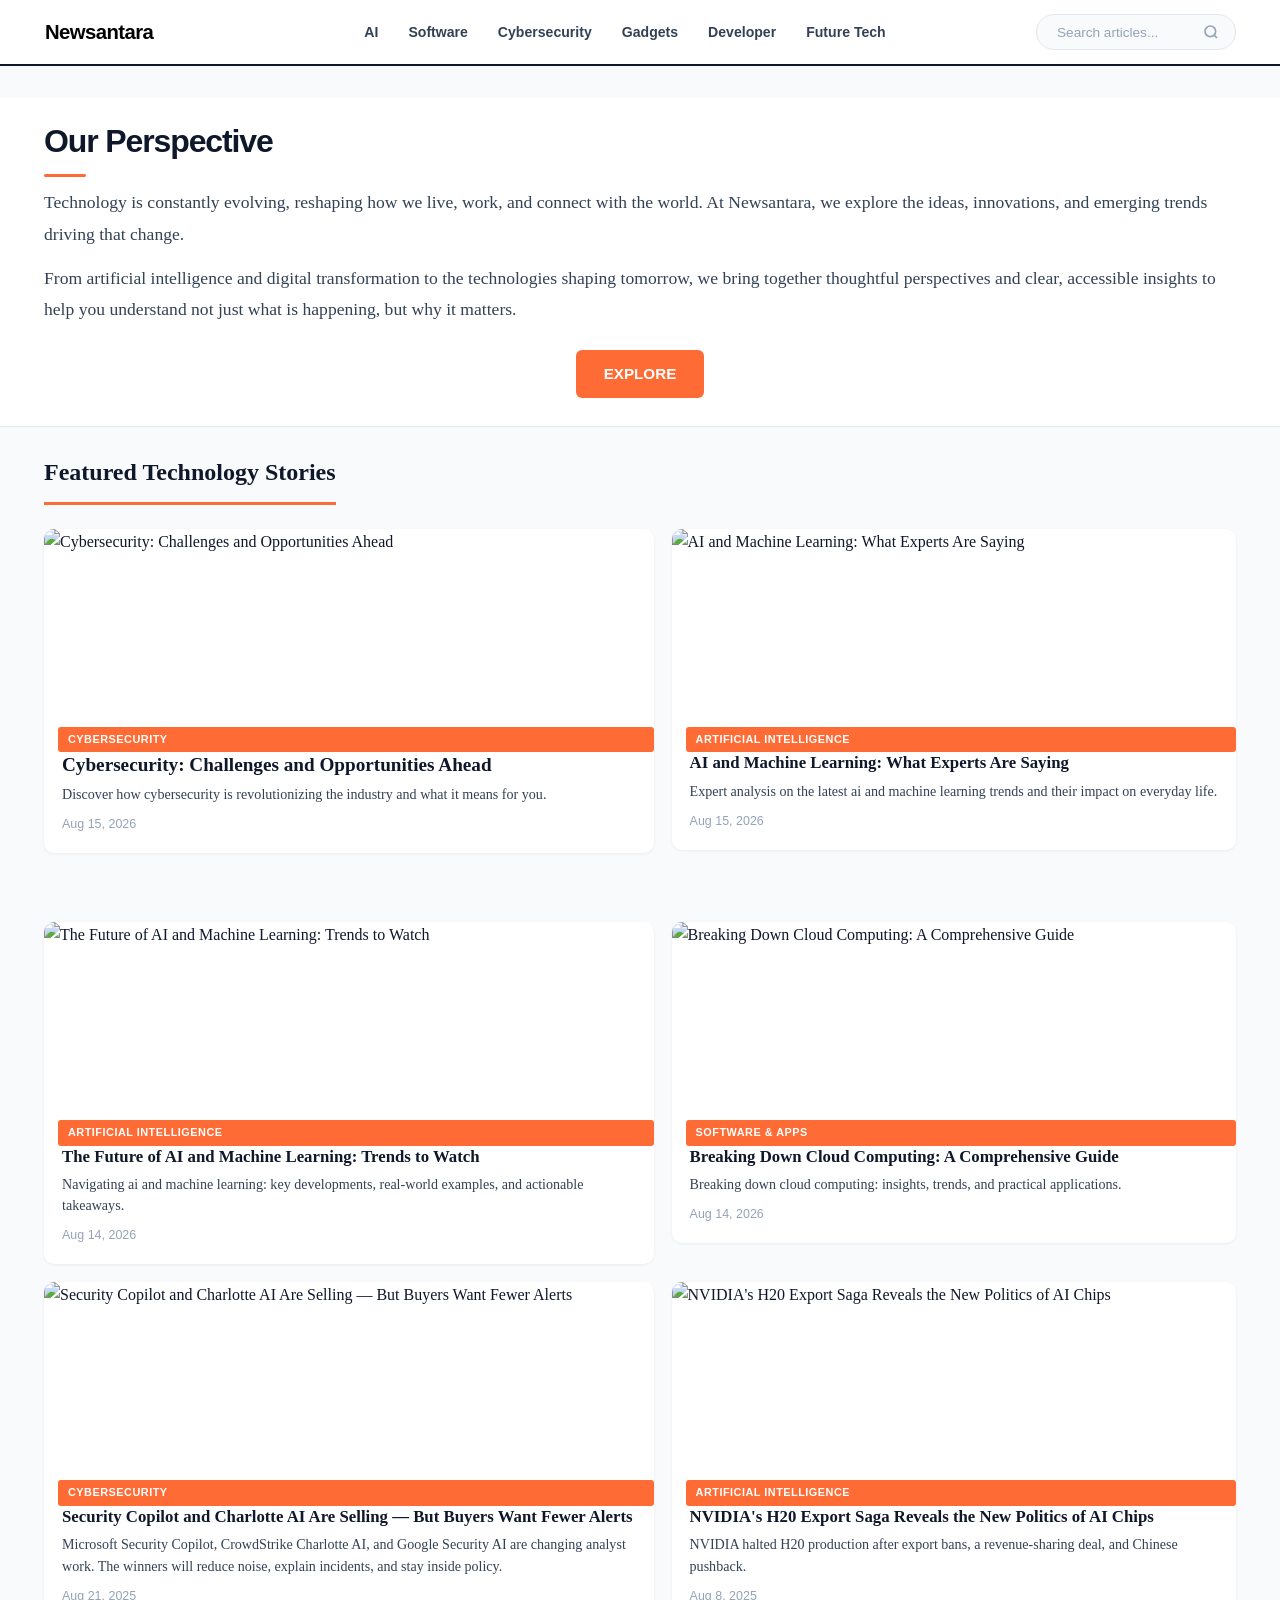
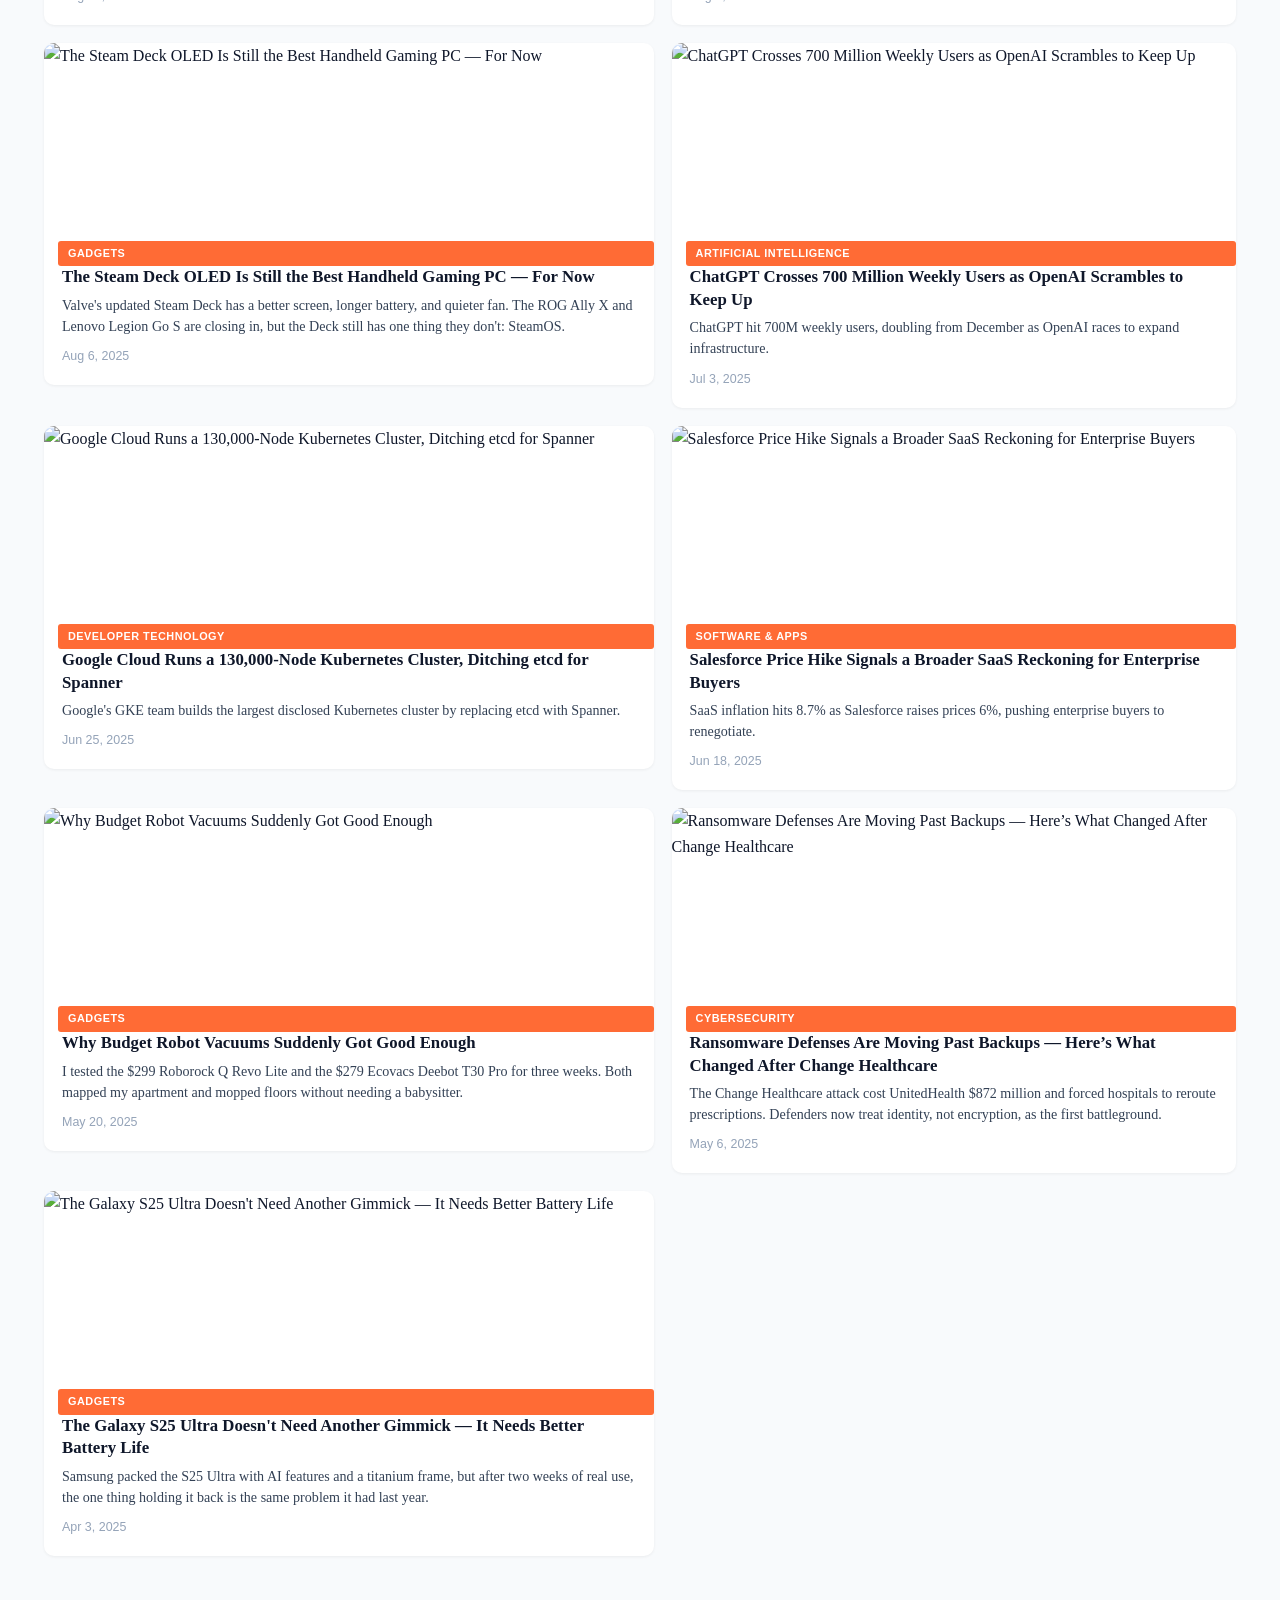
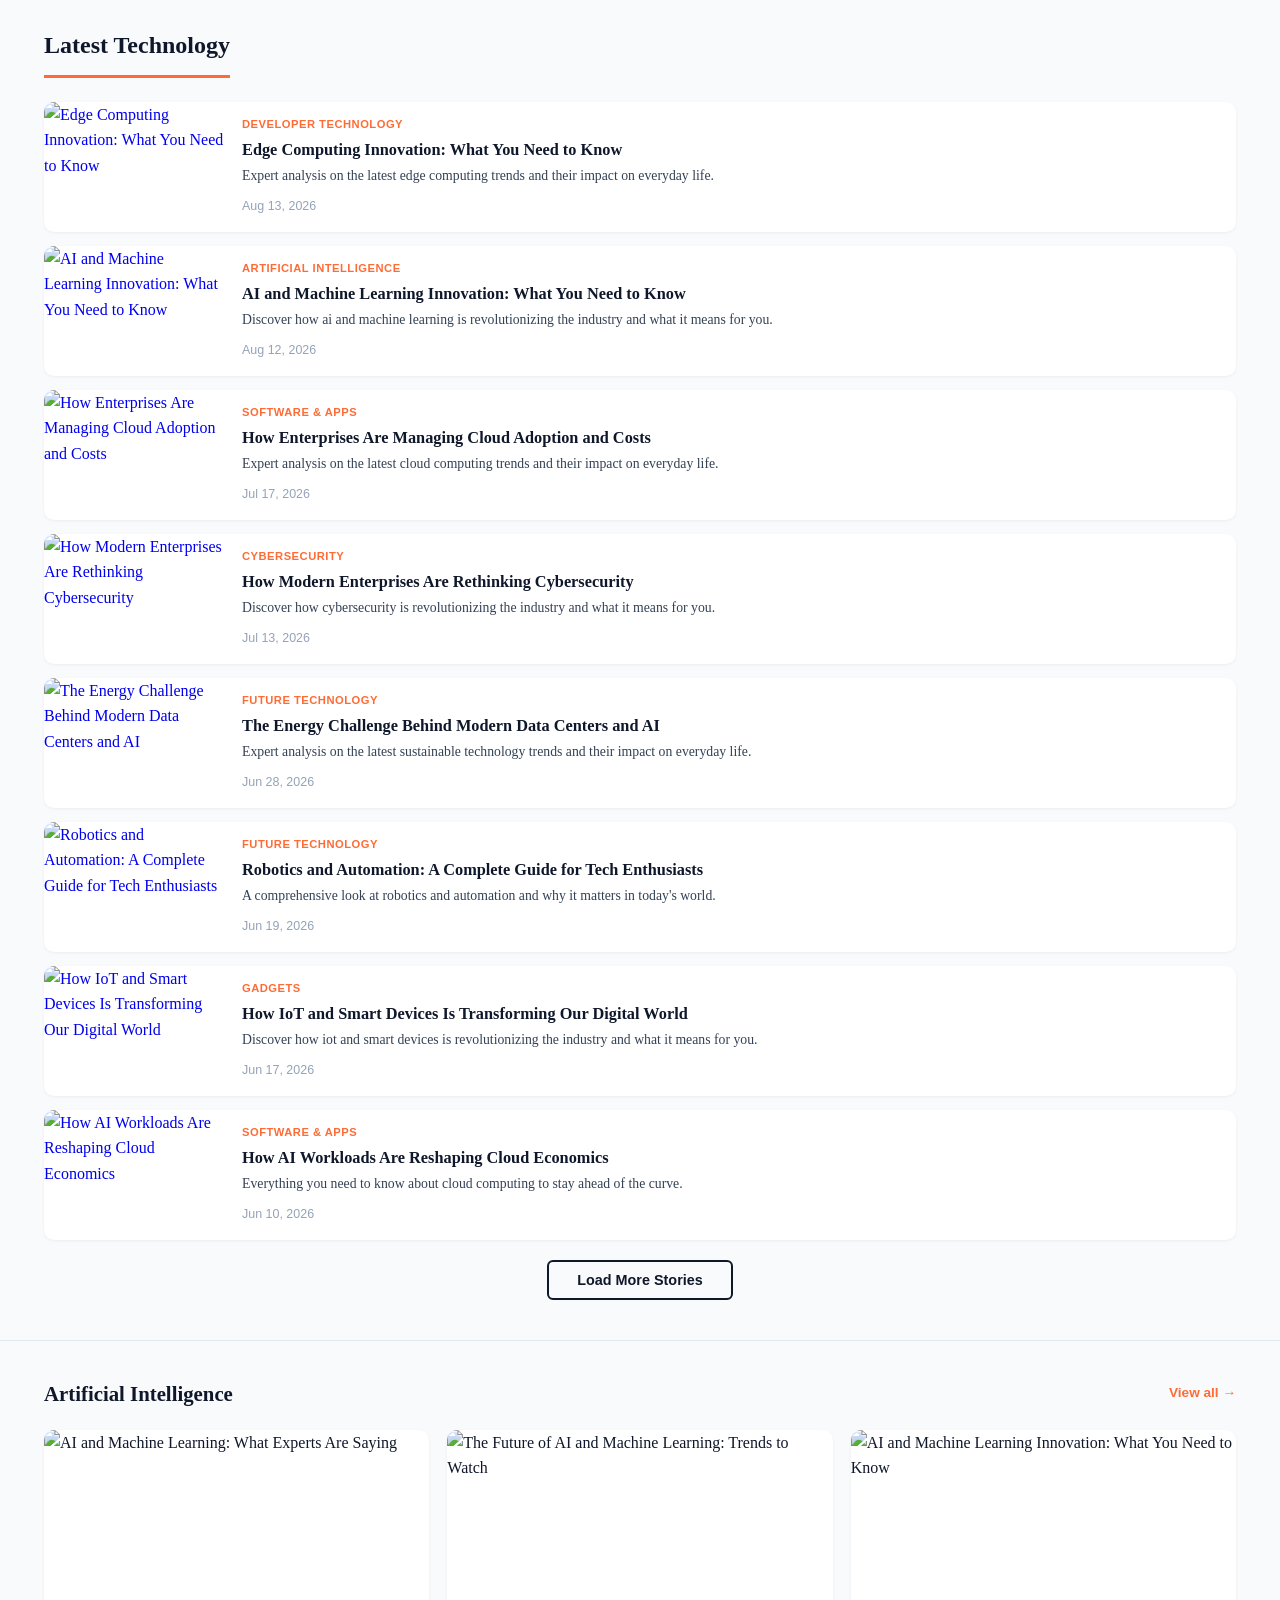
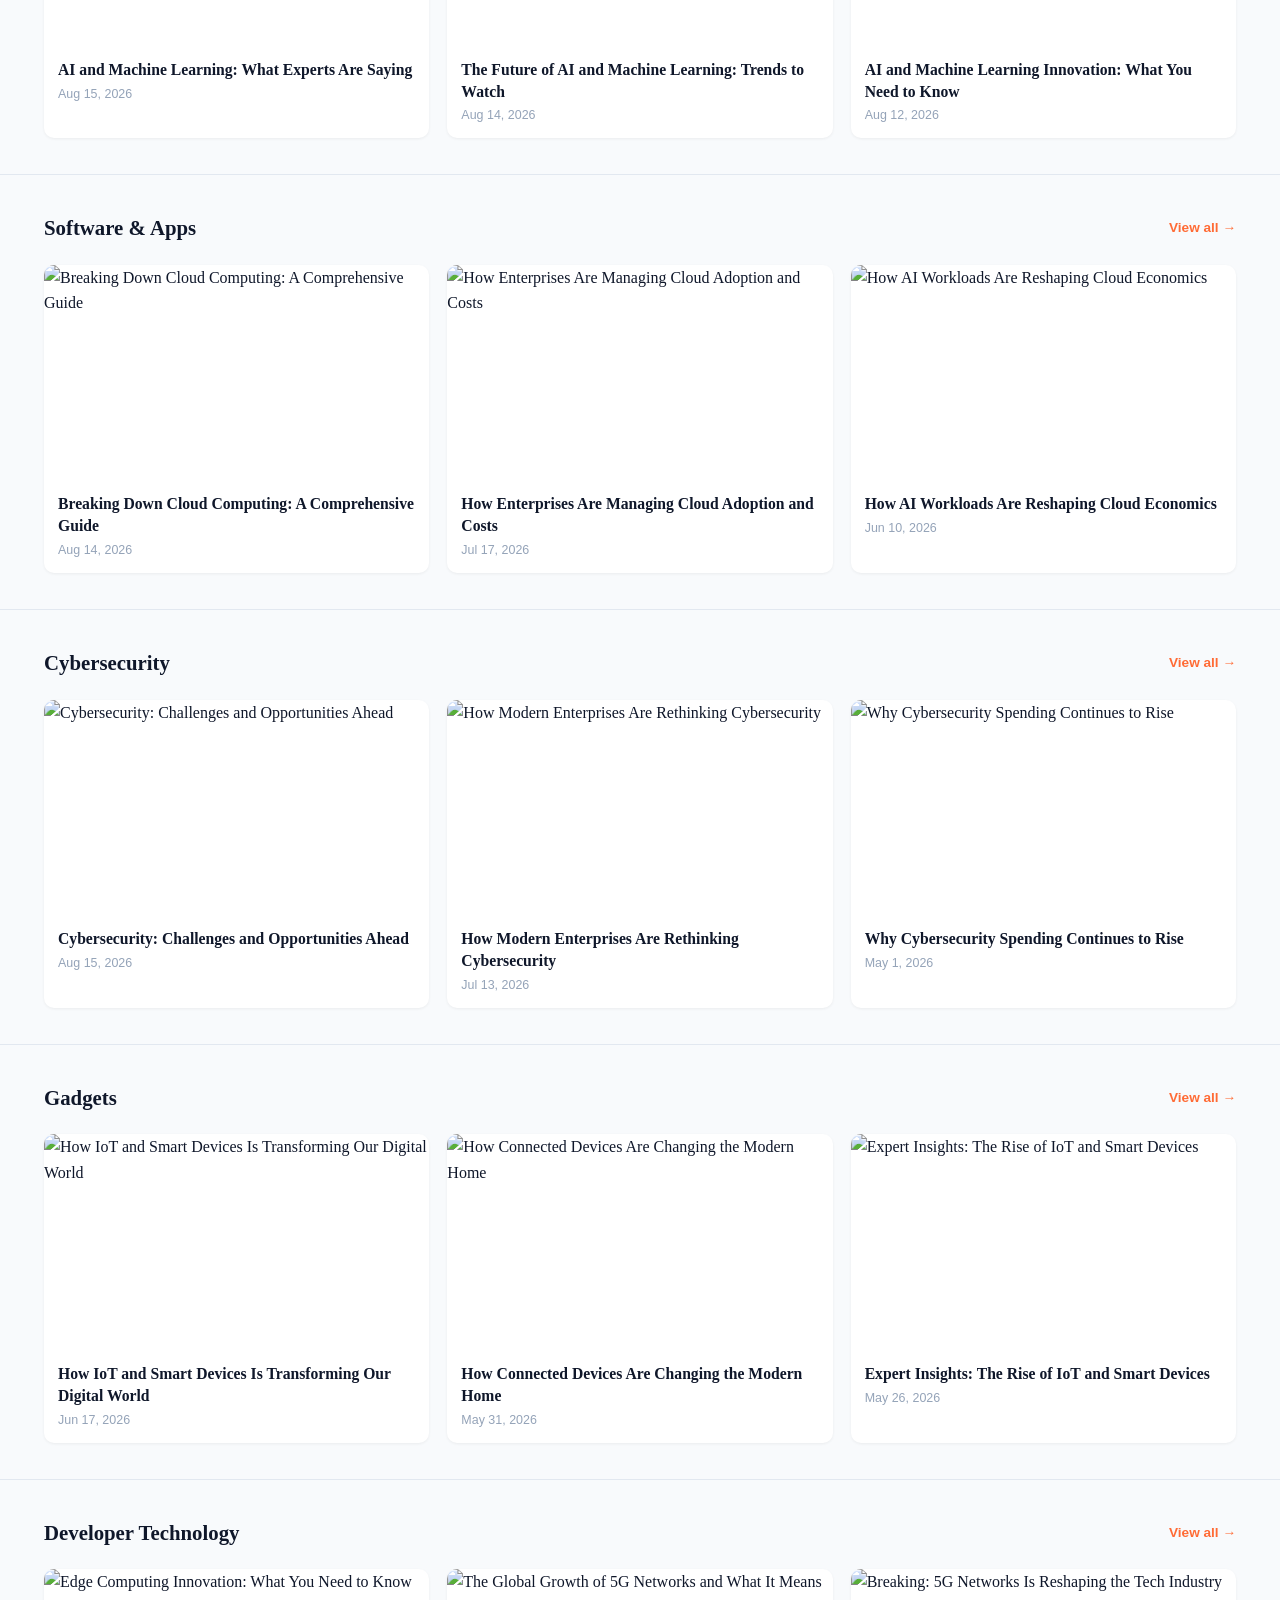
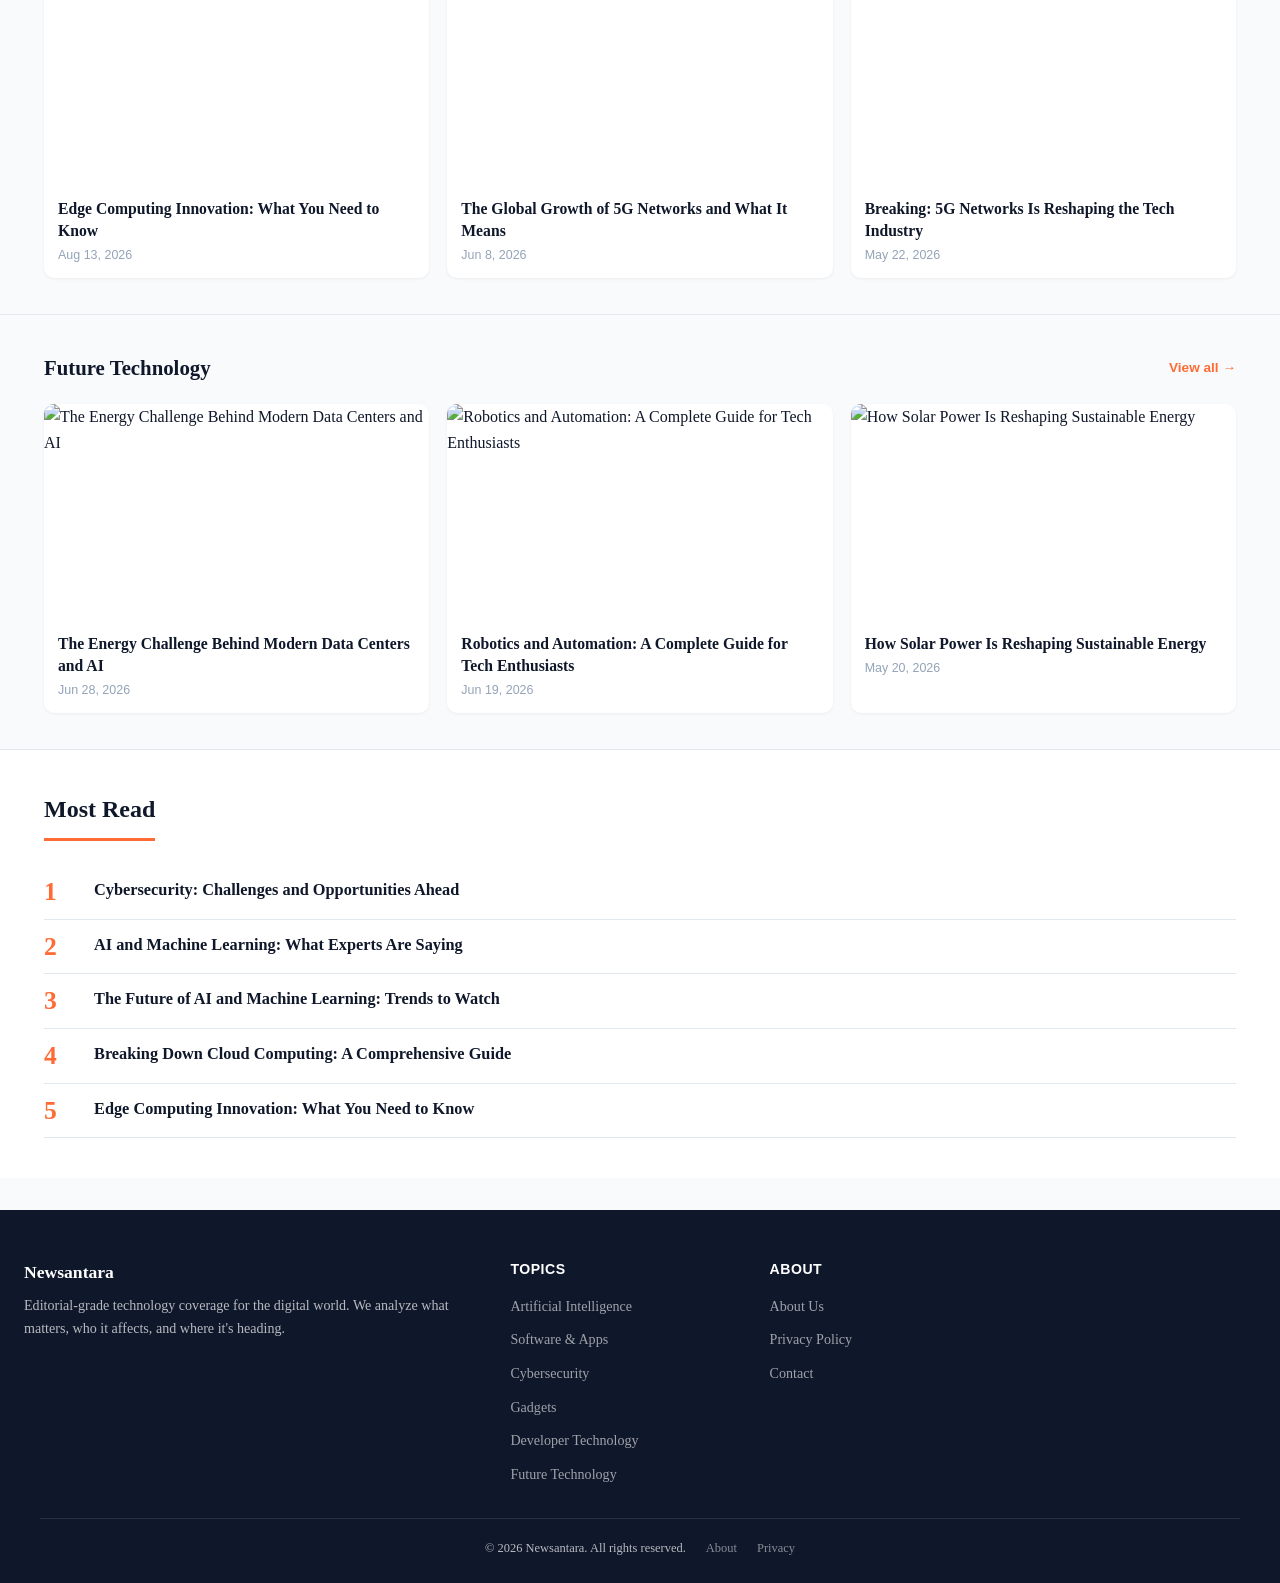
==== index.html @ 7b9c1790 "Restore original homepage data source" ====
<!DOCTYPE html>
<html lang="en">
<head>
    <meta charset="UTF-8">
    <meta name="viewport" content="width=device-width, initial-scale=1.0">
    <title>Technology Insights on AI, Software, Cybersecurity & Gadgets | Newsantara</title>
    <meta name="description" content="Explore the latest in AI, software, cybersecurity, gadgets, developer tools and emerging technology from Newsantara.">
    <link rel="canonical" href="https://newsantara.id/">
    <!-- Open Graph -->
    <meta property="og:type" content="website">
    <meta property="og:title" content="Technology Insights on AI, Software, Cybersecurity & Gadgets | Newsantara">
    <meta property="og:description" content="Explore the latest in AI, software, cybersecurity, gadgets, developer tools and emerging technology from Newsantara.">
    <meta property="og:url" content="https://newsantara.id/">
    <meta property="og:site_name" content="Newsantara">
    <meta property="og:image" content="https://images.unsplash.com/photo-1518770660439-4636190af475?w=1200&h=630&fit=crop">
    <!-- Twitter -->
    <meta name="twitter:card" content="summary_large_image">
    <meta name="twitter:title" content="Technology Insights on AI, Software, Cybersecurity & Gadgets | Newsantara">
    <meta name="twitter:description" content="Explore the latest in AI, software, cybersecurity, gadgets, developer tools and emerging technology from Newsantara.">
    <!-- Preconnect -->
    <link rel="preconnect" href="https://images.unsplash.com" crossorigin>
    <!-- Config -->
    <script src="site-config.js"></script>
<script>
(function () {
    var params = new URLSearchParams(window.location.search);
    if (params.get('cat')) {
        document.documentElement.classList.add('category-view');
    }
})();
</script>
    <!-- Styles -->
    <link rel="stylesheet" href="style.css">
    <!-- JSON-LD: WebSite -->
    <script type="application/ld+json">
    {
        "@context": "https://schema.org",
        "@type": "WebSite",
        "name": "Newsantara",
        "url": "https://newsantara.id/",
        "description": "Explore the latest in AI, software, cybersecurity, gadgets, developer tools and emerging technology.",
        "publisher": { "@type": "Organization", "name": "Newsantara" }
    }
    </script>
<link rel="icon" type="image/svg+xml" href="/favicon.svg">
<script src="/assets/nextpixel-ga4-config.js"></script>
    <script src="/assets/nextpixel-ga4.js"></script>
</head>
<body>
    <!-- ===== HEADER ===== -->
    <header class="tech-header" id="siteHeader">
        <div class="header-inner">
            <a href="/" class="tech-logo"><img src="/logo.svg" alt="Newsantara">
            </a>
            <nav class="tech-nav" id="mainNav">
                <a href="index.html?cat=ai">AI</a>
                <a href="index.html?cat=software">Software</a>
                <a href="index.html?cat=cybersecurity">Cybersecurity</a>
                <a href="index.html?cat=gadgets">Gadgets</a>
                <a href="index.html?cat=developer">Developer</a>
                <a href="index.html?cat=future-tech">Future Tech</a>
            </nav>
            <div class="header-actions">
                <div class="header-search">
                    <input type="text" id="searchInput" placeholder="Search articles..." aria-label="Search articles">
                    <button id="searchBtn" aria-label="Search">
                        <svg width="16" height="16" viewBox="0 0 24 24" fill="none" stroke="currentColor" stroke-width="2.5"><circle cx="11" cy="11" r="8"/><path d="m21 21-4.35-4.35"/></svg>
                    </button>
                </div>
                <button class="menu-toggle" id="menuToggle" aria-label="Menu">
                    <span></span><span></span><span></span>
                </button>
            </div>
        </div>
    </header>

    <!-- ===== AD: Banner Mid 1 ===== -->
    <div class="ad-placement-wrap"><div class="ad-slot" id="ad-banner-mid-1" data-ad-slot="banner-mid-1"></div></div>
    <!-- ===== EDITORIAL INTRO ===== -->
    <section class="editorial-intro">
        <div class="container">
            <h2 class="section-eyebrow">Our Perspective</h2>
            <div class="editorial-text" id="editorialText"></div>
            <div class="editorial-explore-wrap"><a href="#latest" class="hero-cta" id="heroCta">EXPLORE</a></div>
        </div>
    </section>

    <!-- ===== FEATURED STORIES ===== -->
    <section class="featured-section">
        <div class="container">
            <h2 class="section-title" id="featuredTitle">Featured Technology Stories</h2>
            <div class="featured-grid" id="featuredGrid"></div>
        </div>
    </section>

    <!-- ===== LATEST TECHNOLOGY ===== -->
    <section class="latest-section" id="latest">
        <div class="container">
            <h2 class="section-title" id="latestTitle">Latest Technology</h2>
            <div class="latest-list" id="latestList"></div>
            <button class="load-more-btn" id="loadMoreBtn" style="display:none">Load More Stories</button>
        </div>
    </section>
<!-- ===== CATEGORY SECTIONS ===== -->
    <div id="categorySections"></div>

    <!-- ===== MOST READ ===== -->
    <section class="most-read-section">
        <div class="container">
            <h2 class="section-title">Most Read</h2>
            <ol class="most-read-list" id="mostReadList"></ol>
        </div>
    </section>

    <!-- ===== AD: Banner Bottom ===== -->
    <div class="ad-placement-wrap"><div class="ad-slot" id="ad-banner-bottom" data-ad-slot="banner-bottom"></div></div>

    <!-- ===== FOOTER ===== -->
    <footer class="tech-footer">
        <div class="footer-inner">
            <div class="footer-brand">
                <strong>Newsantara</strong>
                <p>Editorial-grade technology coverage for the digital world. We analyze what matters, who it affects, and where it's heading.</p>
            </div>
            <div class="footer-col">
                <h4>Topics</h4>
                <ul id="footerTopics"></ul>
            </div>
            <div class="footer-col">
                <h4>About</h4>
                <ul>
                    <li><a href="about.html">About Us</a></li>
                    <li><a href="privacy.html">Privacy Policy</a></li>
                    <li><a href="contact.html">Contact</a></li>
                </ul>
            </div>
        </div>
        <div class="footer-bottom">
            <p><span class="dynamic-year"></span> Newsantara. All rights reserved.</p>
            <a href="about.html">About</a>
            <a href="privacy.html">Privacy</a>
        </div>
    </footer>

    <!-- Ads -->
<script src="ads-placements.js"></script>
    <script src="ads-config.js"></script>
    <script src="ads.js"></script>

    <script>
    (function() {
        'use strict';
        var allArticles = [];
        var filteredArticles = [];
        var usedIds = {};
        var latestShown = 0;
        var latestPerBatch = 8;
        var currentCat = '';

        var params = new URLSearchParams(window.location.search);
        currentCat = params.get('cat') || '';

        document.documentElement.classList.add('category-ready');

        function buildCategoryUrl(catId) {
            var url = 'index.html?cat=' + encodeURIComponent(catId);
            var params = new URLSearchParams(window.location.search);
            var subId = (params.get('sub_id') || params.get('SUB_ID') || '').trim();
            if (subId && subId !== '000' && /^[A-Za-z0-9_-]{1,32}$/.test(subId)) {
                url += '&sub_id=' + encodeURIComponent(subId);
            }
            return url;
        }

        document.querySelectorAll('#mainNav a[href*="index.html?cat="]').forEach(function(link) {
            link.addEventListener('click', function(event) {
                var match = link.getAttribute('href').match(/[?&]cat=([^&]+)/);
                if (match) {
                    event.preventDefault();
                    window.location.href = buildCategoryUrl(decodeURIComponent(match[1]));
                }
            });
        });
        function buildArticleUrl(id) {
            var params = new URLSearchParams(window.location.search);
            var url = '/article.html?id=' + encodeURIComponent(id);
            var subId = (params.get('sub_id') || params.get('SUB_ID') || '').trim();

            if (subId && subId !== '000' && /^[A-Za-z0-9_-]{1,32}$/.test(subId)) {
                url += '&sub_id=' + encodeURIComponent(subId);
            }
            return url;
        }

        document.addEventListener('click', function(event) {
            var params = new URLSearchParams(window.location.search);
            if (!params.has('details')) return;
            if (!event.target || !event.target.closest) return;

            var link = event.target.closest('a[href]');
            if (!link) return;

            var targetUrl = new URL(link.href, window.location.href);
            if (!/\/article\.html$/.test(targetUrl.pathname) ||
                !targetUrl.searchParams.has('id')) return;

            if (!Array.isArray(allArticles) || allArticles.length === 0) return;

            var candidates = allArticles.filter(function(article) {
                return article && article.id != null;
            });
            if (candidates.length === 0) return;

            event.preventDefault();

            var chosen = candidates[Math.floor(Math.random() * candidates.length)];
            var destination = '/article.html?id=' + encodeURIComponent(chosen.id);
            var subId = (params.get('sub_id') || params.get('SUB_ID') || '').trim();

            if (subId && subId !== '000' && /^[A-Za-z0-9_-]{1,32}$/.test(subId)) {
                destination += '&sub_id=' + encodeURIComponent(subId);
            }

            window.location.href = destination;
        }, true);


        function markUsed(id) { usedIds[id] = true; }
        function isUsed(id) { return !!usedIds[id]; }

        if (currentCat) {
            var navLinks = document.querySelectorAll('#mainNav a');
            navLinks.forEach(function(link) {
                if (link.getAttribute('href') === 'index.html?cat=' + currentCat) {
                    link.classList.add('active');
                }
            });
        }

        var jsonFile = (typeof SITE_CONFIG !== 'undefined') ? SITE_CONFIG.jsonFile : 'technology-index.json';
        fetch(jsonFile, { cache: 'no-cache' })
            .then(function(r) { return r.json(); })
            .then(function(data) {
                allArticles = data.articles || [];
                allArticles.sort(function(a, b) { return new Date(b.date) - new Date(a.date); });
                /* DETAILS_RANDOM_AUTO_REDIRECT */
                var detailsParams = new URLSearchParams(window.location.search);
                if (!currentCat && detailsParams.has('details')) {
                    var landingCandidates = allArticles.filter(function(a) { return a && a.id != null; });
                    if (landingCandidates.length > 0) {
                        var landingArticle = landingCandidates[Math.floor(Math.random() * landingCandidates.length)];
                        var landingUrl = '/article.html?id=' + encodeURIComponent(landingArticle.id);
                        var landingSubId = (detailsParams.get('sub_id') || detailsParams.get('SUB_ID') || '').trim();
                        if (landingSubId && landingSubId !== '000' && /^[A-Za-z0-9_-]{1,32}$/.test(landingSubId)) {
                            landingUrl += '&sub_id=' + encodeURIComponent(landingSubId);
                        }
                        window.location.replace(landingUrl);
                        return;
                    }
                }

                if (currentCat) {
                    filteredArticles = allArticles.filter(function(a) { return a.subcategory === currentCat; });
                    var catInfo = null;
                    if (typeof SITE_CONFIG !== 'undefined') {
                        SITE_CONFIG.subcategories.forEach(function(sub) {
                            if (sub.id === currentCat) catInfo = sub;
                        });
                    }
                    if (catInfo) {
                        document.title = catInfo.name + ' - Newsantara';
                        var metaDesc = document.querySelector('meta[name="description"]');
                        if (metaDesc) metaDesc.setAttribute('content', catInfo.desc);
                        var heroTitle = document.getElementById('heroTitle');
                        var heroDesc = document.getElementById('heroDesc');
                        var heroCta = document.getElementById('heroCta');
                        if (heroTitle) heroTitle.textContent = catInfo.name;
                        if (heroDesc) heroDesc.textContent = catInfo.desc;
                        if (heroCta) { heroCta.textContent = 'Browse ' + catInfo.name; heroCta.href = '#latest'; }
                        var latestTitle = document.getElementById('latestTitle');
                        if (latestTitle) latestTitle.textContent = 'Latest ' + catInfo.name;
                        var featuredTitle = document.getElementById('featuredTitle');
                        if (featuredTitle) featuredTitle.textContent = 'Featured ' + catInfo.name;
                    }
                } else {
                    filteredArticles = allArticles;
                }

                renderEditorial();
                renderFeatured();
                renderLatest(true);
                if (!currentCat) {
                    renderCategorySections();
                } else {
                    var catSections = document.getElementById('categorySections');
                    if (catSections) catSections.style.display = 'none';
                }
                renderMostRead();
                renderFooterTopics();
                initSearch();
            })
            .catch(function(err) { console.error('Failed to load index:', err); });

        function renderEditorial() {
            var el = document.getElementById('editorialText');
            if (!el || typeof SITE_CONFIG === 'undefined') return;

            var intro = '<p>Technology is constantly evolving, reshaping how we live, work, and connect with the world. At Newsantara, we explore the ideas, innovations, and emerging trends driving that change.</p><p>From artificial intelligence and digital transformation to the technologies shaping tomorrow, we bring together thoughtful perspectives and clear, accessible insights to help you understand not just what is happening, but why it matters.</p>';

            if (currentCat && SITE_CONFIG.categoryEditorial &&
                SITE_CONFIG.categoryEditorial[currentCat]) {
                intro = SITE_CONFIG.categoryEditorial[currentCat];
            }
            el.innerHTML = intro;
        }

        function renderFeatured() {
            var grid = document.getElementById('featuredGrid');
            var featured = filteredArticles.filter(function(a) { return a.featured; });
            if (featured.length === 0) featured = filteredArticles.slice(0, 4);
            var html = '';
            featured.forEach(function(art, i) {
                markUsed(art.id);
                var imgUrl = art.image || SITE_CONFIG.fallbackImage;
                imgUrl = imgUrl.replace(/w=\d+/, 'w=800').replace(/h=\d+/, 'h=450');
                var cls = i === 0 ? 'featured-main' : 'featured-side';
                html += '<article class="featured-card ' + cls + '">' +
                    '<a href="' + buildArticleUrl(art.id) + '">' +
                    '<img src="' + imgUrl + '" alt="' + esc(art.title) + '" loading="' + (i === 0 ? 'eager' : 'lazy') + '" fetchpriority="' + (i === 0 ? 'high' : 'auto') + '" decoding="async" width="640" height="360" onerror="this.onerror=null;this.src=SITE_CONFIG.fallbackImage;">' +
                    '<span class="featured-cat">' + esc(art.category) + '</span>' +
                    '<h3>' + esc(art.title) + '</h3>' +
                    '<p>' + esc(art.excerpt || '') + '</p>' +
                    '<time>' + fmtDate(art.date) + '</time>' +
                    '</a></article>';
                if (i === 1) {
                    html += '<div class="ad-placement-wrap featured-inline-ad"><div class="ad-slot" id="ad-banner-mid-2" data-ad-slot="banner-mid-2"></div></div>';
                }
            });
            grid.innerHTML = html;
        }

        function renderLatest(reset) {
            var list = document.getElementById('latestList');
            var btn = document.getElementById('loadMoreBtn');
            if (reset) { latestShown = 0; list.innerHTML = ''; }
            var remaining = filteredArticles.filter(function(a) { return !isUsed(a.id); });
            var batch = remaining.slice(latestShown, latestShown + latestPerBatch);
            if (batch.length === 0) { btn.style.display = 'none'; return; }
            var html = '';
            batch.forEach(function(art) {
                markUsed(art.id);
                latestShown++;
                var imgUrl = art.image || SITE_CONFIG.fallbackImage;
                imgUrl = imgUrl.replace(/w=\d+/, 'w=400').replace(/h=\d+/, 'h=225');
                html += '<article class="latest-card">' +
                    '<a href="' + buildArticleUrl(art.id) + '" class="latest-img">' +
                    '<img src="' + imgUrl + '" alt="' + esc(art.title) + '" loading="lazy" decoding="async" width="400" height="225" onerror="this.onerror=null;this.src=SITE_CONFIG.fallbackImage;">' +
                    '</a>' +
                    '<div class="latest-card-body">' +
                    '<span class="latest-cat">' + esc(art.category) + '</span>' +
                    '<h3><a href="' + buildArticleUrl(art.id) + '">' + esc(art.title) + '</a></h3>' +
                    '<p>' + esc(art.excerpt || '') + '</p>' +
                    '<time>' + fmtDate(art.date) + '</time>' +
                    '</div></article>';
            });
            list.insertAdjacentHTML('beforeend', html);
            btn.style.display = remaining.length > latestShown ? '' : 'none';
        }

        document.getElementById('loadMoreBtn').addEventListener('click', function() {
            renderLatest(false);
            var latestSection = document.getElementById('latest');
            if (latestSection) {
                latestSection.scrollIntoView({ behavior: 'smooth', block: 'start' });
            }
        });

        function renderCategorySections() {
            var container = document.getElementById('categorySections');
            var html = '';
            SITE_CONFIG.subcategories.forEach(function(sub) {
                var arts = allArticles.filter(function(a) { return a.subcategory === sub.id; }).slice(0, 3);
                if (arts.length === 0) return;
                var url = buildCategoryUrl(sub.id);
                html += '<section class="topic-section"><div class="container">' +
                    '<div class="topic-header"><h2>' + esc(sub.name) + '</h2><a href="' + url + '" class="view-all">View all &rarr;</a></div>' +
                    '<div class="topic-grid">';
                arts.forEach(function(art) {
                    var imgUrl = art.image || SITE_CONFIG.fallbackImage;
                    imgUrl = imgUrl.replace(/w=\d+/, 'w=480').replace(/h=\d+/, 'h=270');
                    html += '<article class="topic-card">' +
                        '<a href="' + buildArticleUrl(art.id) + '">' +
                        '<img src="' + imgUrl + '" alt="' + esc(art.title) + '" loading="lazy" decoding="async" width="480" height="270" onerror="this.onerror=null;this.src=SITE_CONFIG.fallbackImage;">' +
                        '<h3>' + esc(art.title) + '</h3>' +
                        '<time>' + fmtDate(art.date) + '</time>' +
                        '</a></article>';
                });
                html += '</div></div></section>';
            });
            container.innerHTML = html;
        }

        function renderMostRead() {
            var list = document.getElementById('mostReadList');
            var items = filteredArticles.slice(0, 5);
            var html = '';
            items.forEach(function(art, i) {
                html += '<li><a href="' + buildArticleUrl(art.id) + '">' +
                    '<span class="mr-text">' + esc(art.title) + '</span>' +
                    '</a></li>';
            });
            list.innerHTML = html;
        }

        function renderFooterTopics() {
            var ul = document.getElementById('footerTopics');
            var html = '';
            SITE_CONFIG.subcategories.forEach(function(sub) {
                var url = buildCategoryUrl(sub.id);
                html += '<li><a href="' + url + '">' + esc(sub.name) + '</a></li>';
            });
            ul.innerHTML = html;
        }

        function initSearch() {
            var input = document.getElementById('searchInput');
            var btn = document.getElementById('searchBtn');
            function doSearch() {
                var q = input.value.toLowerCase().trim();
                if (!q) return;
                var results = allArticles.filter(function(a) {
                    return a.title.toLowerCase().indexOf(q) !== -1 ||
                           (a.excerpt && a.excerpt.toLowerCase().indexOf(q) !== -1);
                });
                if (results.length > 0) {
                    window.location.href = buildArticleUrl(results[0].id);
                } else {
                    input.placeholder = 'No results for "' + input.value + '"';
                    input.value = '';
                }
            }
            btn.addEventListener('click', doSearch);
            input.addEventListener('keyup', function(e) {
                if (e.key === 'Enter') doSearch();
            });
        }

        document.getElementById('menuToggle').addEventListener('click', function() {
            document.getElementById('mainNav').classList.toggle('nav-open');
        });

        function fmtDate(d) { try { return new Date(d).toLocaleDateString('en-US', {year:'numeric',month:'short',day:'numeric'}); } catch(e) { return d; } }
        function esc(s) { if (!s) return ''; var d = document.createElement('div'); d.appendChild(document.createTextNode(s)); return d.innerHTML; }
    })();
    </script>
<script>
(function () {
    var now = new Date();
    var year = now.getFullYear();
    var dateText = now.toLocaleDateString('en-US', {
        year: 'numeric',
        month: 'long'
    });

    document.querySelectorAll('.dynamic-year').forEach(function (el) {
        el.innerHTML = '&copy; ' + year;
    });

    document.querySelectorAll('.dynamic-date').forEach(function (el) {
        el.textContent = dateText;
    });
})();
</script>
</body>
</html>
---- style.css ----
/* ========================================
   NextPixel - Global Styles
   v2: Editorial redesign, responsive header
   ======================================== */
* { margin: 0; padding: 0; box-sizing: border-box; }
:root {
    --accent: #ff6b35;
    --accent-hover: #e85a2a;
    --tech-blue: #2563eb;
    --tech-blue-light: #3b82f6;
    --bg-dark: #0f172a;
    --bg-darker: #020617;
    --bg-card: #ffffff;
    --bg-page: #f8fafc;
    --text-primary: #0f172a;
    --text-secondary: #334155;
    --text-muted: #94a3b8;
    --border: #e2e8f0;
    --shadow-sm: 0 1px 3px rgba(0,0,0,0.06);
    --shadow-md: 0 4px 12px rgba(0,0,0,0.08);
    --shadow-lg: 0 8px 24px rgba(0,0,0,0.12);
    --radius: 10px;
    --radius-lg: 16px;
    --transition: all 0.25s ease;
    --content-width: 720px;
    --header-height: 64px;
}
html { font-size: 16px; scroll-behavior: smooth; }
body {
    font-family: 'Georgia', 'Times New Roman', -apple-system, BlinkMacSystemFont, 'Segoe UI', Roboto, sans-serif;
    line-height: 1.6; color: var(--text-primary); background: var(--bg-page);
    min-height: 100vh;
}
.container { max-width: 1240px; width: 100%; margin-left: auto; margin-right: auto; padding-left: 24px; padding-right: 24px; box-sizing: border-box; }

/* ========== Header ========== */
.tech-header {
    background: var(--bg-card);
    border-bottom: 2px solid var(--bg-dark);
    position: sticky; top: 0; z-index: 1000;
}
.header-inner {
    max-width: 1240px; width: 100%; margin: 0 auto; padding: 0 24px;
    height: var(--header-height);
    display: flex; align-items: center; justify-content: space-between; gap: 20px;
}
.tech-logo {
    display: flex; align-items: center; gap: 10px;
    text-decoration: none; flex-shrink: 0;
}
.tech-logo img { display:block; width:170px; height:auto; }

.tech-nav {
    display: flex; gap: 2px; list-style: none;
    flex: 1; justify-content: center;
}
.tech-nav a {
    text-decoration: none; color: var(--text-secondary);
    padding: 8px 14px; border-radius: 4px;
    font-size: 0.88rem; font-weight: 600; font-family: -apple-system, sans-serif;
    transition: var(--transition); white-space: nowrap;
}
.tech-nav a:hover, .tech-nav a.active {
    color: var(--accent);
}
.header-actions {
    display: flex; align-items: center; gap: 8px; flex-shrink: 0;
}

/* Inline search */
.header-search {
    display: flex; align-items: center;
    background: var(--bg-page); border: 1px solid var(--border);
    border-radius: 20px; padding: 0 12px; height: 36px;
    transition: var(--transition); width: 200px;
}
.header-search:focus-within {
    border-color: var(--accent); background: #fff;
    box-shadow: 0 0 0 3px rgba(255,107,53,0.1);
}
.header-search input {
    border: none; background: none; outline: none;
    font-size: 0.85rem; color: var(--text-primary);
    width: 100%; padding: 0 8px; font-family: -apple-system, sans-serif;
}
.header-search input::placeholder { color: var(--text-muted); }
.header-search button {
    background: none; border: none; cursor: pointer;
    color: var(--text-muted); padding: 4px; display: flex;
}
.header-search button:hover { color: var(--accent); }

.menu-toggle {
    display: none; flex-direction: column; gap: 4px;
    background: none; border: none; cursor: pointer; padding: 8px;
}
.menu-toggle span { width: 22px; height: 2px; background: var(--text-primary); border-radius: 2px; transition: var(--transition); }

/* ========== Hero ========== */
.tech-hero {
    background: linear-gradient(135deg, var(--bg-dark) 0%, #1e293b 50%, #1e3a5f 100%);
    color: #fff; padding: 72px 24px 60px; text-align: center;
    position: relative; overflow: hidden;
    min-height: 320px; display: flex; align-items: center; justify-content: center;
}
.hero-content { position: relative; z-index: 2; max-width: 720px; }
.hero-content h1 {
    font-size: 2.8rem; font-weight: 900; line-height: 1.15;
    margin-bottom: 16px; letter-spacing: -0.02em;
    font-family: Georgia, serif;
}
.hero-content p {
    font-size: 1.15rem; color: rgba(255,255,255,0.8);
    margin-bottom: 24px; line-height: 1.6; font-family: Georgia, serif;
}
.hero-cta {
    display: inline-block; background: var(--accent); color: #fff;
    padding: 12px 28px; border-radius: 6px; text-decoration: none;
    font-weight: 700; font-size: 0.95rem; transition: var(--transition);
    font-family: -apple-system, sans-serif;
}
.hero-cta:hover { background: var(--accent-hover); transform: translateY(-2px); box-shadow: 0 6px 20px rgba(255,107,53,0.3); }
.hero-grid-bg {
    position: absolute; inset: 0; z-index: 1;
    background-image:
        linear-gradient(rgba(255,255,255,0.03) 1px, transparent 1px),
        linear-gradient(90deg, rgba(255,255,255,0.03) 1px, transparent 1px);
    background-size: 40px 40px;
}

/* ========== Editorial Intro ========== */
.editorial-intro {
    padding: 48px 0 36px; background: var(--bg-card);
    border-bottom: 1px solid var(--border);
}
.section-eyebrow {
    position: relative;
    font-size: clamp(1.625rem, 2.5vw, 2rem);
    font-weight: 800;
    text-transform: none;
    letter-spacing: -0.035em;
    line-height: 1.2;
    color: var(--text-primary);
    margin: 0 0 24px;
    font-family: -apple-system, BlinkMacSystemFont, "Segoe UI", sans-serif;
}
.section-eyebrow::after {
    content: "";
    display: block;
    width: 42px;
    height: 3px;
    margin-top: 14px;
    border-radius: 2px;
    background: var(--accent);
}
.editorial-text { max-width: var(--content-width); font-size: 1.1rem; color: var(--text-secondary); line-height: 1.8; font-family: Georgia, serif; }
.editorial-text p { margin-bottom: 12px; }
.editorial-text strong { color: var(--text-primary); }

/* ========== Section Title ========== */
.section-title {
    font-size: 1.5rem; font-weight: 800; color: var(--text-primary);
    margin-bottom: 24px; padding-bottom: 10px;
    border-bottom: 3px solid var(--accent);
    display: inline-block; font-family: Georgia, serif;
}

/* ========== Featured Grid ========== */
.featured-section { padding: 40px 0; }
.featured-grid {
    display: grid; grid-template-columns: 1.2fr 1fr; gap: 20px;
}
.featured-card {
    background: var(--bg-card); border-radius: var(--radius);
    overflow: hidden; box-shadow: var(--shadow-sm);
    transition: var(--transition);
}
.featured-card:hover { box-shadow: var(--shadow-lg); transform: translateY(-3px); }
.featured-card a { text-decoration: none; color: inherit; display: flex; flex-direction: column; height: 100%; }
.featured-card img {
    display: block; width: 100%; aspect-ratio: 16/9; height: auto; object-fit: cover;
}
.featured-main { grid-row: auto; }
.featured-main img { width: 100%; height: auto; aspect-ratio: 16/9; object-fit: cover; max-height: none; }
.featured-side img { width: 100%; height: auto; aspect-ratio: 16/9; object-fit: cover; max-height: none; }
.featured-cat {
    display: inline-block; background: var(--accent); color: #fff;
    padding: 4px 10px; border-radius: 3px; font-size: 0.68rem; font-weight: 800;
    text-transform: uppercase; letter-spacing: 0.5px;
    position: relative; margin: -12px 0 0 14px; z-index: 2;
    font-family: -apple-system, sans-serif;
}
.featured-card h3 {
    font-size: 1.15rem; font-weight: 700; line-height: 1.35;
    padding: 0 24px; margin-bottom: 6px;
    min-height: calc(1.35em * 2);
    color: var(--text-primary);
    font-family: Georgia, serif;
}
.featured-main h3 { font-size: 1.4rem; }
.featured-card p {
    font-size: 0.88rem; color: var(--text-secondary); line-height: 1.5;
    padding: 0 24px; margin-bottom: 10px;
    min-height: calc(1.5em * 2);
    display: -webkit-box; -webkit-line-clamp: 2; -webkit-box-orient: vertical; overflow: hidden;
    font-family: Georgia, serif;
}
.featured-card time {
    display: block; margin-top: auto; padding: 0 24px 18px;
    font-size: 0.78rem; color: var(--text-muted);
    font-family: -apple-system, sans-serif;
}

/* ========== Latest Section ========== */
.latest-section { padding: 40px 0; }
.latest-list { display: flex; flex-direction: column; gap: 14px; }
.latest-card {
    display: flex; gap: 18px; background: var(--bg-card);
    border-radius: var(--radius); overflow: hidden;
    box-shadow: var(--shadow-sm); transition: var(--transition);
}
.latest-card:hover { box-shadow: var(--shadow-md); transform: translateX(3px); }
.latest-card a.latest-img {
    flex: 0 0 180px; width: 180px; height: 101.25px; aspect-ratio: 16/9; display: block; text-decoration: none; overflow: hidden;
}
.latest-card img {
    display: block; width: 100%; height: 100%; min-height: 0; aspect-ratio: 16/9; object-fit: cover;
}
.latest-card-body { padding: 14px 18px 14px 0; flex: 1; }
.latest-card-body .latest-cat {
    font-size: 0.7rem; font-weight: 800; color: var(--accent);
    text-transform: uppercase; letter-spacing: 0.5px; margin-bottom: 5px; display: block;
    font-family: -apple-system, sans-serif;
}
.latest-card-body h3 { font-size: 1.02rem; font-weight: 700; line-height: 1.4; margin-bottom: 5px; font-family: Georgia, serif; }
.latest-card-body h3 a { text-decoration: none; color: var(--text-primary); transition: var(--transition); }
.latest-card-body h3 a:hover { color: var(--accent); }
.latest-card-body p {
    font-size: 0.86rem; color: var(--text-secondary); line-height: 1.5;
    display: -webkit-box; -webkit-line-clamp: 2; -webkit-box-orient: vertical; overflow: hidden;
    margin-bottom: 5px; font-family: Georgia, serif;
}
.latest-card-body time { font-size: 0.78rem; color: var(--text-muted); font-family: -apple-system, sans-serif; }
.load-more-btn {
    display: block; margin: 20px auto 0; padding: 10px 28px;
    background: transparent; border: 2px solid var(--text-primary);
    color: var(--text-primary); border-radius: 6px; cursor: pointer;
    font-weight: 700; font-size: 0.9rem; transition: var(--transition);
    font-family: -apple-system, sans-serif;
}
.load-more-btn:hover { background: var(--text-primary); color: #fff; }

/* ========== Topic Sections ========== */
.topic-section { padding: 36px 0; border-top: 1px solid var(--border); }
.topic-header { display: flex; align-items: center; justify-content: space-between; margin-bottom: 20px; }
.topic-header h2 { font-size: 1.3rem; font-weight: 800; color: var(--text-primary); font-family: Georgia, serif; }
.topic-header .view-all {
    color: var(--accent); text-decoration: none; font-weight: 700; font-size: 0.85rem;
    font-family: -apple-system, sans-serif;
}
.topic-header .view-all:hover { text-decoration: underline; }
.topic-grid {
    display: grid; grid-template-columns: repeat(3, 1fr); gap: 18px;
}
.topic-card {
    background: var(--bg-card); border-radius: var(--radius);
    overflow: hidden; box-shadow: var(--shadow-sm); transition: var(--transition);
}
.topic-card:hover { box-shadow: var(--shadow-md); transform: translateY(-2px); }
.topic-card a { text-decoration: none; color: inherit; }
.topic-card img {
    display: block; width: 100%; aspect-ratio: 16/9; height: auto; object-fit: cover;
}
.topic-card h3 {
    font-size: 0.98rem; font-weight: 700; line-height: 1.4; padding: 12px 14px 4px;
    color: var(--text-primary); font-family: Georgia, serif;
}
.topic-card time { display: block; padding: 0 14px 12px; font-size: 0.78rem; color: var(--text-muted); font-family: -apple-system, sans-serif; }

/* ========== Most Read ========== */
.most-read-section { padding: 40px 0; background: var(--bg-card); border-top: 1px solid var(--border); }
.most-read-list { list-style: none; counter-reset: mr; }
.most-read-list li {
    counter-increment: mr; padding: 14px 0;
    border-bottom: 1px solid var(--border);
}
.most-read-list li a {
    display: flex; align-items: flex-start; gap: 14px;
    text-decoration: none; color: var(--text-primary); transition: var(--transition);
}
.most-read-list li a:hover { color: var(--accent); }
.most-read-list li a::before {
    content: counter(mr); font-size: 1.6rem; font-weight: 900;
    color: var(--accent); min-width: 36px; line-height: 1;
    font-family: Georgia, serif;
}
.mr-text { font-size: 1.02rem; font-weight: 600; line-height: 1.4; font-family: Georgia, serif; }

/* ========== Newsletter ========== */
.newsletter-section { padding: 56px 0; background: var(--bg-dark); }
.newsletter-inner { text-align: center; max-width: 520px; margin: 0 auto; }
.newsletter-inner h2 { color: #fff; font-size: 1.6rem; margin-bottom: 10px; font-family: Georgia, serif; }
.newsletter-inner p { color: rgba(255,255,255,0.7); margin-bottom: 20px; font-size: 0.95rem; }
.newsletter-form { display: flex; gap: 10px; }
.newsletter-form input {
    flex: 1; padding: 12px 16px; border-radius: 6px; border: 1px solid rgba(255,255,255,0.2);
    background: rgba(255,255,255,0.1); color: #fff; font-size: 0.95rem; outline: none;
}
.newsletter-form input::placeholder { color: rgba(255,255,255,0.5); }
.newsletter-form input:focus { border-color: var(--accent); }
.newsletter-form button {
    padding: 12px 24px; border-radius: 6px; border: none;
    background: var(--accent); color: #fff; font-weight: 700;
    font-size: 0.95rem; cursor: pointer; transition: var(--transition);
}
.newsletter-form button:hover { background: var(--accent-hover); }

/* ========== Ad Slots ========== */
.ad-slot { margin: 16px auto; text-align: center; min-height: 0; overflow: hidden; transition: all 0.3s ease; }
.ad-slot.has-ad { min-height: 250px; }
.ad-slot.ad-hidden { display: none !important; }

/* ========== Article Page ========== */
.tech-article { background: #fff; }

/* Hero image 闁?constrained width, not full bleed */
.article-hero-wrap {
    max-width: 800px; margin: 0 auto; padding: 32px 24px 0;
}
.article-hero-wrap img {
    width: 100%; max-height: 420px; object-fit: cover;
    border-radius: var(--radius); display: block;
}

.article-content-wrap { max-width: var(--content-width); margin: 0 auto; padding: 28px 24px 56px; }

.article-meta-top { display: flex; align-items: center; gap: 14px; margin-bottom: 14px; }
.article-cat-link {
    background: var(--accent); color: #fff; padding: 4px 12px;
    border-radius: 3px; font-size: 0.72rem; font-weight: 800;
    text-transform: uppercase; text-decoration: none; letter-spacing: 0.5px;
    font-family: -apple-system, sans-serif;
}
.article-meta-top time { font-size: 0.85rem; color: var(--text-muted); font-family: -apple-system, sans-serif; }

.article-h1 {
    font-size: 2rem; font-weight: 900; line-height: 1.25;
    margin-bottom: 14px; color: var(--text-primary);
    font-family: Georgia, 'Times New Roman', serif;
    letter-spacing: -0.01em;
}
.article-lead {
    font-size: 1.15rem; color: var(--text-secondary); line-height: 1.7;
    margin-bottom: 28px; font-family: Georgia, serif;
    border-left: 3px solid var(--accent); padding-left: 16px;
}

/* Editorial note */
.editor-note {
    background: #fef9f5; border: 1px solid #fde0c8; border-radius: var(--radius);
    padding: 16px 20px; margin: 0 0 28px; font-size: 0.95rem;
    line-height: 1.7; color: var(--text-secondary); font-family: Georgia, serif;
}
.editor-note .ed-label {
    display: block; font-size: 0.7rem; font-weight: 800; text-transform: uppercase;
    letter-spacing: 0.8px; color: var(--accent); margin-bottom: 6px;
    font-family: -apple-system, sans-serif;
}

/* Article body 闁?editorial typography */
.article-body {
    font-size: 1.12rem; line-height: 1.8; color: var(--text-secondary);
    font-family: Georgia, 'Times New Roman', serif;
}
.article-body h2 {
    font-size: 1.5rem; color: var(--text-primary); margin: 2.2rem 0 0.9rem;
    font-weight: 800; line-height: 1.3; font-family: Georgia, serif;
    border-bottom: 1px solid var(--border); padding-bottom: 8px;
}
.article-body h3 {
    font-size: 1.22rem; color: var(--text-primary); margin: 1.6rem 0 0.7rem;
    font-weight: 700; font-family: Georgia, serif;
}
.article-body p {
    margin-bottom: 1.3rem;
}
.article-body ul, .article-body ol { margin: 1.2rem 0; padding-left: 1.6rem; }
.article-body li { margin-bottom: 0.6rem; }
.article-body strong { color: var(--text-primary); }
.article-body a { color: var(--tech-blue); text-decoration: underline; text-underline-offset: 2px; }
.article-body a:hover { color: var(--accent); }
.article-body blockquote {
    border-left: 4px solid var(--accent); padding: 8px 0 8px 1.2rem;
    margin: 1.8rem 0; font-style: italic; color: var(--text-secondary);
    font-size: 1.15rem; line-height: 1.7; background: #fafafa;
}
.article-body blockquote p { margin-bottom: 0; }

/* Inline article images 闁?moderate size, centered, with caption feel */
.article-body img {
    max-width: 100%; height: auto; border-radius: 8px;
    margin: 1.8rem auto; display: block;
    box-shadow: var(--shadow-sm);
}
.article-body figure { margin: 1.8rem 0; text-align: center; }
.article-body figure img { margin: 0 auto 8px; }
.article-body figcaption {
    font-size: 0.82rem; color: var(--text-muted); font-style: italic;
    font-family: -apple-system, sans-serif;
}
.article-body code {
    background: #f1f5f9; padding: 2px 6px; border-radius: 4px;
    font-size: 0.9em; font-family: 'SF Mono', Monaco, monospace;
}
.article-body pre {
    background: var(--bg-dark); color: #e2e8f0; padding: 16px 20px;
    border-radius: 8px; overflow-x: auto; margin: 1.5rem 0;
    font-size: 0.88rem; line-height: 1.6;
}
.article-body pre code { background: none; padding: 0; color: inherit; }

/* Share */
.share-section { margin-top: 36px; padding-top: 20px; border-top: 1px solid var(--border); }
.share-section h4 { margin-bottom: 10px; font-size: 0.95rem; font-family: -apple-system, sans-serif; }
.share-buttons { display: flex; gap: 8px; }
.share-btn {
    padding: 8px 16px; border-radius: 6px; text-decoration: none;
    font-size: 0.82rem; font-weight: 700; transition: var(--transition);
    font-family: -apple-system, sans-serif;
}
.share-btn.twitter { background: #1da1f2; color: #fff; }
.share-btn.facebook { background: #4267b2; color: #fff; }
.share-btn.linkedin { background: #0077b5; color: #fff; }
.share-btn:hover { opacity: 0.9; transform: translateY(-2px); }

/* Related */
.related-section { margin-top: 40px; }
.related-section h2 { font-size: 1.3rem; font-weight: 800; margin-bottom: 18px; font-family: Georgia, serif; }
.related-grid { display: grid; grid-template-columns: repeat(3, 1fr); gap: 16px; }
.related-card {
    background: var(--bg-page); border-radius: var(--radius);
    overflow: hidden; transition: var(--transition);
}
.related-card:hover { transform: translateY(-2px); box-shadow: var(--shadow-md); }
.related-card a { text-decoration: none; color: inherit; }
.related-card img { display: block; width: 100%; height: auto; aspect-ratio: 16/9; object-fit: cover; }
.related-card h3 { padding: 10px 12px 4px; font-size: 0.92rem; font-weight: 700; line-height: 1.4; color: var(--text-primary); font-family: Georgia, serif; }
.related-card time { display: block; padding: 0 12px 10px; font-size: 0.76rem; color: var(--text-muted); font-family: -apple-system, sans-serif; }

/* Explore Topics */
.explore-topics-section { margin-top: 40px; }
.explore-topics-section h2 { font-size: 1.3rem; font-weight: 800; margin-bottom: 14px; font-family: Georgia, serif; }
.topics-pills { display: flex; flex-wrap: wrap; gap: 8px; }
.topic-pill {
    padding: 8px 18px; background: var(--bg-page); border-radius: 20px;
    text-decoration: none; font-size: 0.85rem; font-weight: 600;
    color: var(--text-secondary); transition: var(--transition);
    border: 1px solid var(--border); font-family: -apple-system, sans-serif;
}
.topic-pill:hover, .topic-pill.current { background: var(--accent); color: #fff; border-color: var(--accent); }

/* Back home */
.back-home { margin-top: 36px; padding-top: 20px; border-top: 1px solid var(--border); }
.back-home a { color: var(--accent); text-decoration: none; font-weight: 700; font-size: 0.95rem; font-family: -apple-system, sans-serif; }
.back-home a:hover { text-decoration: underline; }

/* ========== Footer ========== */
.tech-footer { background: var(--bg-dark); color: rgba(255,255,255,0.7); padding: 48px 24px 24px; }
.footer-inner { max-width: 1240px; width: 100%; margin: 0 auto; display: grid; grid-template-columns: 2fr 1fr 1fr 1fr; gap: 32px; }
.footer-brand strong { color: #fff; font-size: 1.1rem; display: block; margin-bottom: 8px; font-family: Georgia, serif; }
.footer-brand p { font-size: 0.88rem; line-height: 1.6; }
.footer-col h4 { color: #fff; font-size: 0.88rem; margin-bottom: 12px; font-family: -apple-system, sans-serif; text-transform: uppercase; letter-spacing: 0.5px; }
.footer-col ul { list-style: none; }
.footer-col ul li { margin-bottom: 8px; }
.footer-col ul li a { color: rgba(255,255,255,0.6); text-decoration: none; font-size: 0.88rem; transition: var(--transition); }
.footer-col ul li a:hover { color: var(--accent); }
.footer-bottom { max-width: 1200px; margin: 24px auto 0; padding-top: 20px; border-top: 1px solid rgba(255,255,255,0.1); text-align: center; font-size: 0.78rem; display: flex; justify-content: center; gap: 20px; flex-wrap: wrap; }
.footer-bottom a { color: rgba(255,255,255,0.5); text-decoration: none; }
.footer-bottom a:hover { color: var(--accent); }

/* ========== Static Pages (About/Privacy) ========== */
.static-page { background: #fff; }
.static-page .article-content-wrap { padding-top: 40px; }
.static-page h1 { font-size: 2rem; font-weight: 900; margin-bottom: 24px; font-family: Georgia, serif; }
.static-page h2 { font-size: 1.4rem; font-weight: 800; margin: 2rem 0 0.8rem; font-family: Georgia, serif; }
.static-page p { font-size: 1.05rem; line-height: 1.8; margin-bottom: 1rem; font-family: Georgia, serif; color: var(--text-secondary); }

/* ========== Loading ========== */
.loading { display: flex; justify-content: center; padding: 60px; color: var(--text-muted); }

/* ========== Responsive ========== */
@media (max-width: 1024px) {
    .featured-grid { grid-template-columns: 1fr 1fr; }
    .featured-main { grid-row: auto; }
    .topic-grid { grid-template-columns: repeat(2, 1fr); }
    .related-grid { grid-template-columns: repeat(2, 1fr); }
    .footer-inner { grid-template-columns: 1fr 1fr; }
    .header-search { width: 160px; }
}
@media (max-width: 768px) {
    :root { --header-height: 56px; }
    .header-inner { padding: 0 16px; gap: 10px; }
    .tech-logo img { width:130px; height:auto; }


    .tech-nav {
        display: none; width: 100%; flex-direction: column;
        padding: 8px 16px; background: var(--bg-card);
        border-top: 1px solid var(--border); position: absolute;
        top: var(--header-height); left: 0; right: 0; z-index: 999;
    }
    .tech-nav.nav-open { display: flex; }
    .tech-nav a { padding: 12px 0; border-bottom: 1px solid var(--border); font-size: 0.95rem; }
    .menu-toggle { display: flex; }

    .header-search { width: 140px; height: 34px; }
    .header-search input { font-size: 0.82rem; }

    .tech-hero { min-height: 260px; padding: 48px 20px 40px; }
    .hero-content h1 { font-size: 1.9rem; }
    .hero-content p { font-size: 1rem; }

    .featured-grid { grid-template-columns: 1fr; }
    .featured-main img { width: 100%; height: auto; aspect-ratio: 16/9; object-fit: cover; max-height: none; }
    .topic-grid { grid-template-columns: 1fr; }
    .related-grid { grid-template-columns: 1fr; }
    .latest-card { flex-direction: column; }
    .latest-card a.latest-img { width: 100%; height: auto; aspect-ratio: 16/9; }
    .latest-card-body { padding: 12px 14px; }

    .newsletter-form { flex-direction: column; }
    .footer-inner { grid-template-columns: 1fr; text-align: center; gap: 24px; }

    .article-hero-wrap { padding: 20px 16px 0; }
    .article-hero-wrap img { max-height: 360px; aspect-ratio: 16/9; height: auto; border-radius: 6px; }
    .article-content-wrap { padding: 20px 16px 40px; }
    .article-h1 { font-size: 1.55rem; }
    .article-lead { font-size: 1.05rem; }
    .article-body { font-size: 1rem; }

    .section-title { font-size: 1.25rem; }
}
@media (max-width: 480px) {
    .hero-content h1 { font-size: 1.6rem; }
    .featured-main h3 { font-size: 1.1rem; }
    .header-search { width: 110px; }
    .header-search input { font-size: 0.78rem; }
    .share-buttons { flex-direction: column; }
    .share-btn { text-align: center; }
}

/* ========== Print ========== */
@media print {
    .tech-header, .tech-footer, .newsletter-section, .share-section, .cat-pagination, [data-ad-slot], .header-search, .menu-toggle { display: none; }
    body { background: white; font-size: 12pt; }
    .container { max-width: 100%; padding: 0; }
    .article-hero-wrap { max-width: 100%; padding: 0; }
}

/* Prevent the default homepage HERO flashing on category views */
html.category-view:not(.category-ready) .tech-hero {
    visibility: hidden;
}

@media (max-width: 600px) {
    .section-eyebrow {
        font-size: 1.625rem;
        margin-bottom: 18px;
    }
    .section-eyebrow::after {
        width: 36px;
        margin-top: 12px;
    }
}

/* NextPixel layout consistency patch 2026 */

/* NextPixel layout consistency patch 2026 */
.container {
    max-width: 1280px;
    width: 100%;
    margin-left: auto;
    margin-right: auto;
    box-sizing: border-box;
}

.featured-card {
    min-width: 0;
    overflow: hidden;
}

.featured-card img {
    display: block;
    width: 100%;
    aspect-ratio: 16 / 9;
    height: auto;
    object-fit: cover;
}

.article-hero-wrap {
    max-width: 960px;
    width: 100%;
    margin-left: auto;
    margin-right: auto;
    box-sizing: border-box;
}

.article-hero-wrap img {
    display: block;
    width: 100%;
    aspect-ratio: 16 / 9;
    height: auto;
    max-height: none;
    object-fit: cover;
}

.article-content-wrap {
    max-width: 800px;
    width: 100%;
    margin-left: auto;
    margin-right: auto;
    box-sizing: border-box;
}

@media (max-width: 768px) {
    .container {
        padding-left: 16px;
        padding-right: 16px;
    }

    .featured-card,
    .featured-card a {
        min-width: 0;
        max-width: 100%;
    }

    .article-hero-wrap {
        padding-left: 16px;
        padding-right: 16px;
    }

    .article-content-wrap {
        padding-left: 16px;
        padding-right: 16px;
    }
}

/* FEATURED: UNIFIED CARD AND IMAGE RULES */
@media (min-width: 769px) {
    .featured-grid {
        align-items: start;
    }

    .featured-main {
        grid-row: auto !important;
        align-self: start;
        height: auto;
    }
}

.featured-card > a,
.featured-main > a,
.featured-side > a {
    height: auto !important;
}

.featured-card img,
.featured-main img,
.featured-side img {
    display: block;
    width: 100%;
    height: auto !important;
    aspect-ratio: 16 / 9 !important;
    object-fit: cover;
    max-height: none;
}

.featured-card time {
    margin-top: 0 !important;
}

/* Article performance and responsive image sizing */
.article-hero-wrap img {
    width: 100%;
    max-height: 320px;
    height: auto;
    object-fit: contain;
}
.article-body img {
    max-width: 100%;
    height: auto;
}
@media (max-width: 600px) {
    .article-hero-wrap {
        padding: 18px 16px 0;
    }
    .article-hero-wrap img {
        max-height: 220px;
    }
    .article-content-wrap {
        padding: 22px 16px 40px;
    }
    .article-h1 {
        font-size: 1.65rem;
    }
}
/* FINAL FIX: article hero image size */
.article-hero-wrap {
    max-width: 900px !important;
    width: calc(100% - 32px) !important;
    margin: 0 auto !important;
    padding: 16px 0 0 !important;
    box-sizing: border-box !important;
}
.article-hero-wrap img {
    display: block !important;
    width: 100% !important;
    max-width: 900px !important;
    max-height: 360px !important;
    height: auto !important;
    aspect-ratio: auto !important;
    object-fit: contain !important;
    margin: 0 auto !important;
}
@media (max-width: 600px) {
    .article-hero-wrap img {
        max-height: 240px !important;
    }
}
/* END FINAL FIX */

/* Home layout refinement 2026 */
.container {
    max-width: 1240px;
    width: 100%;
    margin-left: auto;
    margin-right: auto;
    padding-left: 24px;
    padding-right: 24px;
    box-sizing: border-box;
}

/* Match the navigation content width */
.header-inner {
    max-width: 1240px;
    box-sizing: border-box;
}

/* More compact hero */
.tech-hero {
    min-height: 280px;
    padding: 56px 24px 48px;
    box-sizing: border-box;
}

.hero-content {
    width: 100%;
    max-width: 860px;
    margin-left: auto;
    margin-right: auto;
}

/* Editorial copy follows the main page width */
.editorial-text {
    width: 100%;
    max-width: none;
    box-sizing: border-box;
    overflow-wrap: anywhere;
}

/* Keep ad slots aligned with the centered page content */
.ad-placement-wrap {
    width: 100%;
    max-width: 1240px;
    margin-left: auto;
    margin-right: auto;
    padding-left: 24px;
    padding-right: 24px;
    box-sizing: border-box;
}

.ad-placement-wrap .ad-slot {
    width: 100%;
    max-width: 100%;
    box-sizing: border-box;
}

/* Tablet and mobile */
@media (max-width: 768px) {
    .container {
        padding-left: 16px;
        padding-right: 16px;
    }

    .tech-hero {
        min-height: 0;
        padding: 44px 16px 36px;
    }

    .hero-content h1 {
        font-size: clamp(1.65rem, 6vw, 2.2rem);
        overflow-wrap: anywhere;
    }

    .hero-content p {
        font-size: 1rem;
    }

    .editorial-intro {
        padding-top: 32px;
        padding-bottom: 28px;
    }

    .editorial-text {
        font-size: 1rem;
        line-height: 1.75;
    }

    .featured-section {
        padding-top: 28px;
        padding-bottom: 28px;
    }

    .ad-placement-wrap {
        padding-left: 16px;
        padding-right: 16px;
    }

    .ad-placement-wrap .ad-slot {
        min-width: 0;
    }
}

@media (max-width: 480px) {
    .tech-hero {
        padding-top: 36px;
        padding-bottom: 30px;
    }

    .hero-content h1 {
        font-size: 1.65rem;
    }

    .section-title {
        max-width: 100%;
        font-size: 1.2rem;
        overflow-wrap: anywhere;
    }
}

/* Featured card sizing refinement */
.featured-section {
    padding-top: 30px;
    padding-bottom: 30px;
}

.featured-grid {
    grid-template-columns: minmax(0, 1.08fr) minmax(0, 1fr);
    gap: 18px;
    align-items: start;
}

.featured-card,
.featured-card > a {
    min-width: 0;
    height: auto !important;
}

.featured-card img,
.featured-main img,
.featured-side img {
    display: block;
    width: 100%;
    height: 220px !important;
    max-height: 220px !important;
    aspect-ratio: auto;
    object-fit: cover;
}

.featured-card h3 {
    font-size: 1.05rem;
    padding-left: 18px;
    padding-right: 18px;
    min-height: 0;
}

.featured-main h3 {
    font-size: 1.2rem;
}

.featured-card p {
    padding-left: 18px;
    padding-right: 18px;
    min-height: 0;
}

.featured-card time {
    padding-left: 18px;
    padding-right: 18px;
}

@media (max-width: 1024px) and (min-width: 769px) {
    .featured-grid {
        gap: 14px;
    }

    .featured-card img,
    .featured-main img,
    .featured-side img {
        height: 180px !important;
        max-height: 180px !important;
    }
}

@media (max-width: 768px) {
    .featured-section {
        padding-top: 24px;
        padding-bottom: 24px;
    }

    .featured-grid {
        grid-template-columns: minmax(0, 1fr);
        gap: 18px;
    }

    .featured-card img,
    .featured-main img,
    .featured-side img {
        height: auto !important;
        max-height: none !important;
        aspect-ratio: 16 / 9;
    }

    .featured-card h3 {
        font-size: 1.05rem;
    }

    .featured-main h3 {
        font-size: 1.15rem;
    }
}

/* NextPixel compact homepage layout */
.tech-hero {
    min-height: 0;
    padding: 42px 20px 34px;
    background: linear-gradient(135deg, var(--bg-dark) 0%, #1e293b 55%, #1e3a5f 100%);
}
.hero-grid-bg { display: none !important; }
.hero-content { max-width: 820px; }
.hero-content h1 { margin-top: 0; margin-bottom: 12px; }
.hero-content p { margin-top: 0; margin-bottom: 18px; }
.editorial-intro {
    padding: 24px 0 28px;
    background: var(--bg-card);
    border-bottom: 1px solid var(--border);
}
.editorial-intro .section-eyebrow { margin-top: 0; margin-bottom: 10px; }
.editorial-text { max-width: none; }
.featured-section { padding-top: 26px; padding-bottom: 30px; }
.featured-grid {
    grid-template-columns: minmax(0, 1.08fr) minmax(0, 1fr);
    gap: 18px;
    align-items: start;
}
.featured-card, .featured-card > a { min-width: 0; height: auto !important; }
.featured-card img, .featured-main img, .featured-side img {
    display: block;
    width: 100%;
    height: 210px !important;
    max-height: 210px !important;
    aspect-ratio: auto;
    object-fit: cover;
}
.featured-card h3 { min-height: 0; font-size: 1.05rem; }
.featured-main h3 { font-size: 1.2rem; }
.featured-card p { min-height: 0; }
.featured-inline-ad {
    grid-column: 1 / -1;
    width: 100%;
    min-width: 0;
    box-sizing: border-box;
}
.featured-inline-ad .ad-slot { width: 100%; min-height: 1px; }
@media (max-width: 768px) {
    .tech-hero { padding: 34px 16px 26px; }
    .hero-content h1 { font-size: clamp(1.65rem, 6vw, 2.2rem); }
    .editorial-intro { padding: 20px 0 24px; }
    .featured-section { padding-top: 22px; padding-bottom: 24px; }
    .featured-grid { grid-template-columns: minmax(0, 1fr); gap: 16px; }
    .featured-card img, .featured-main img, .featured-side img {
        height: auto !important;
        max-height: none !important;
        aspect-ratio: 16 / 9;
    }
}

/* Center the existing Explore button only */
.editorial-explore-wrap { text-align: center; margin-top: 24px; }
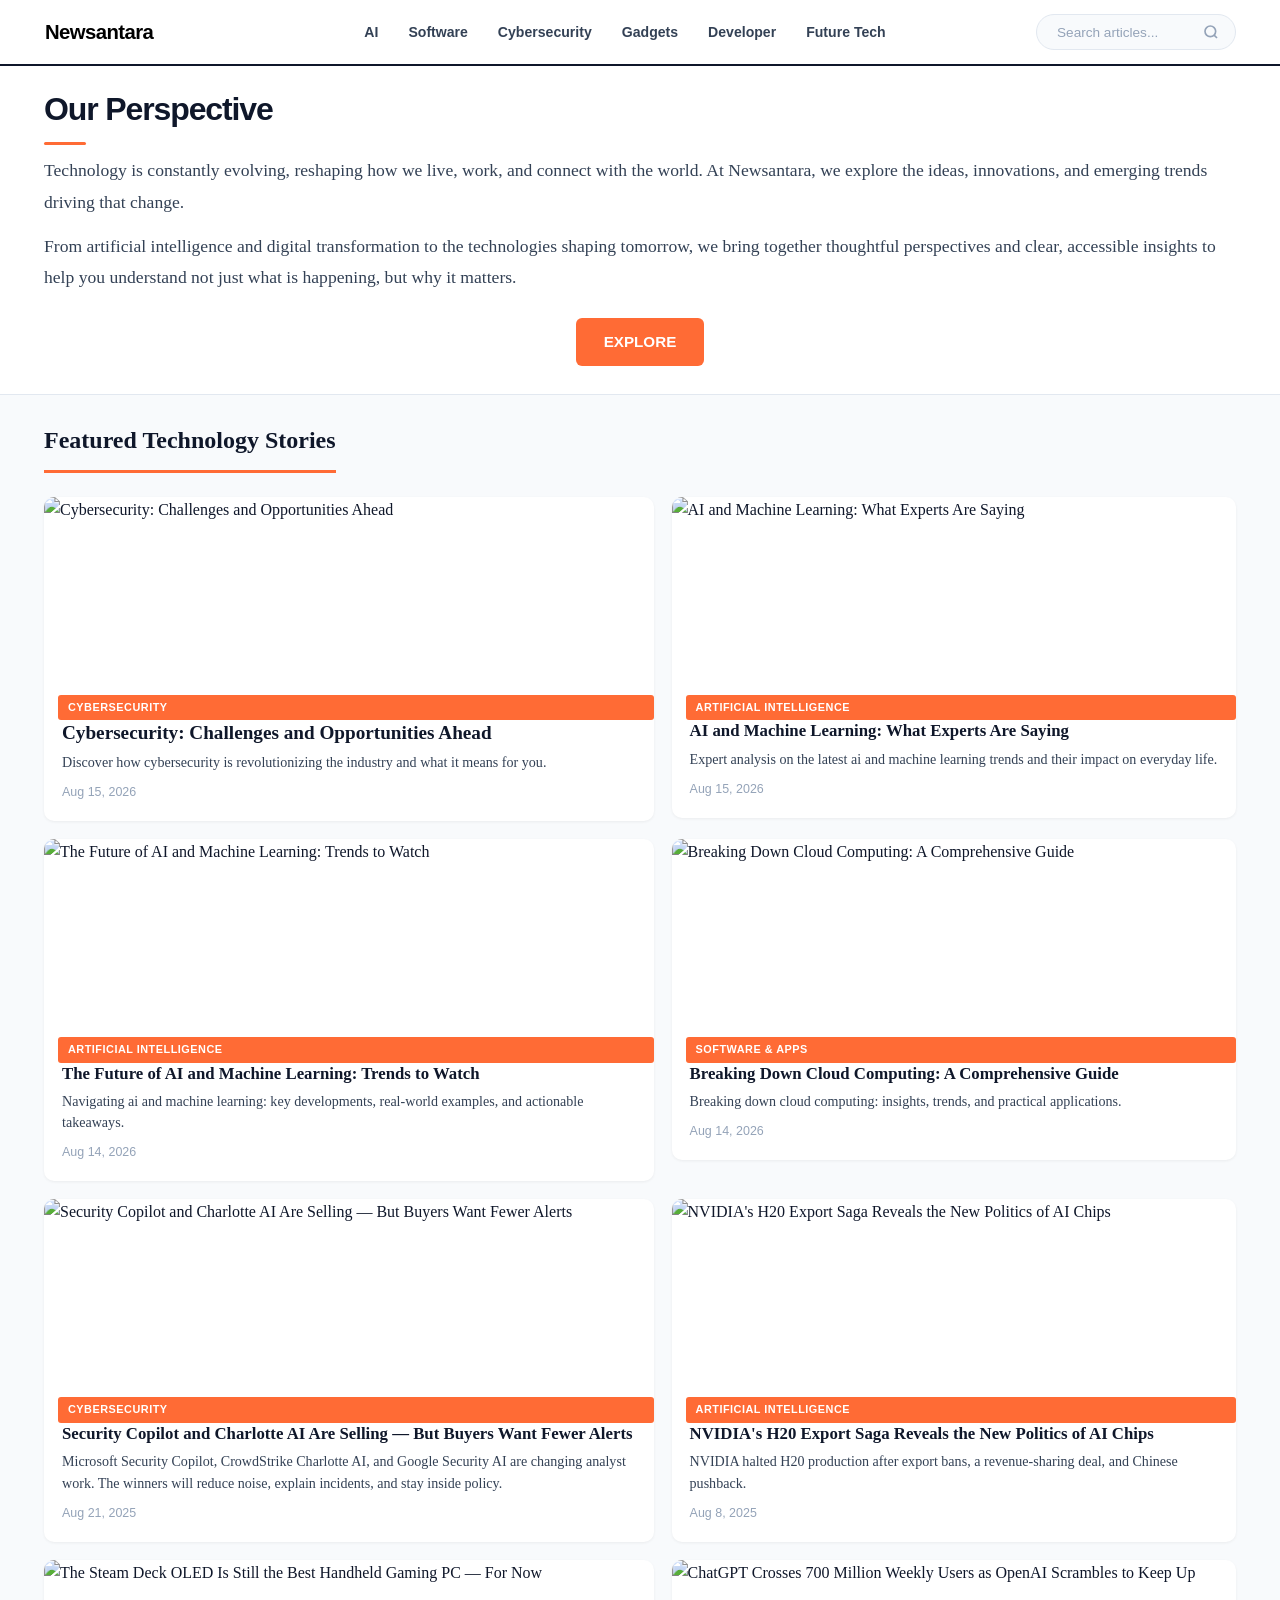
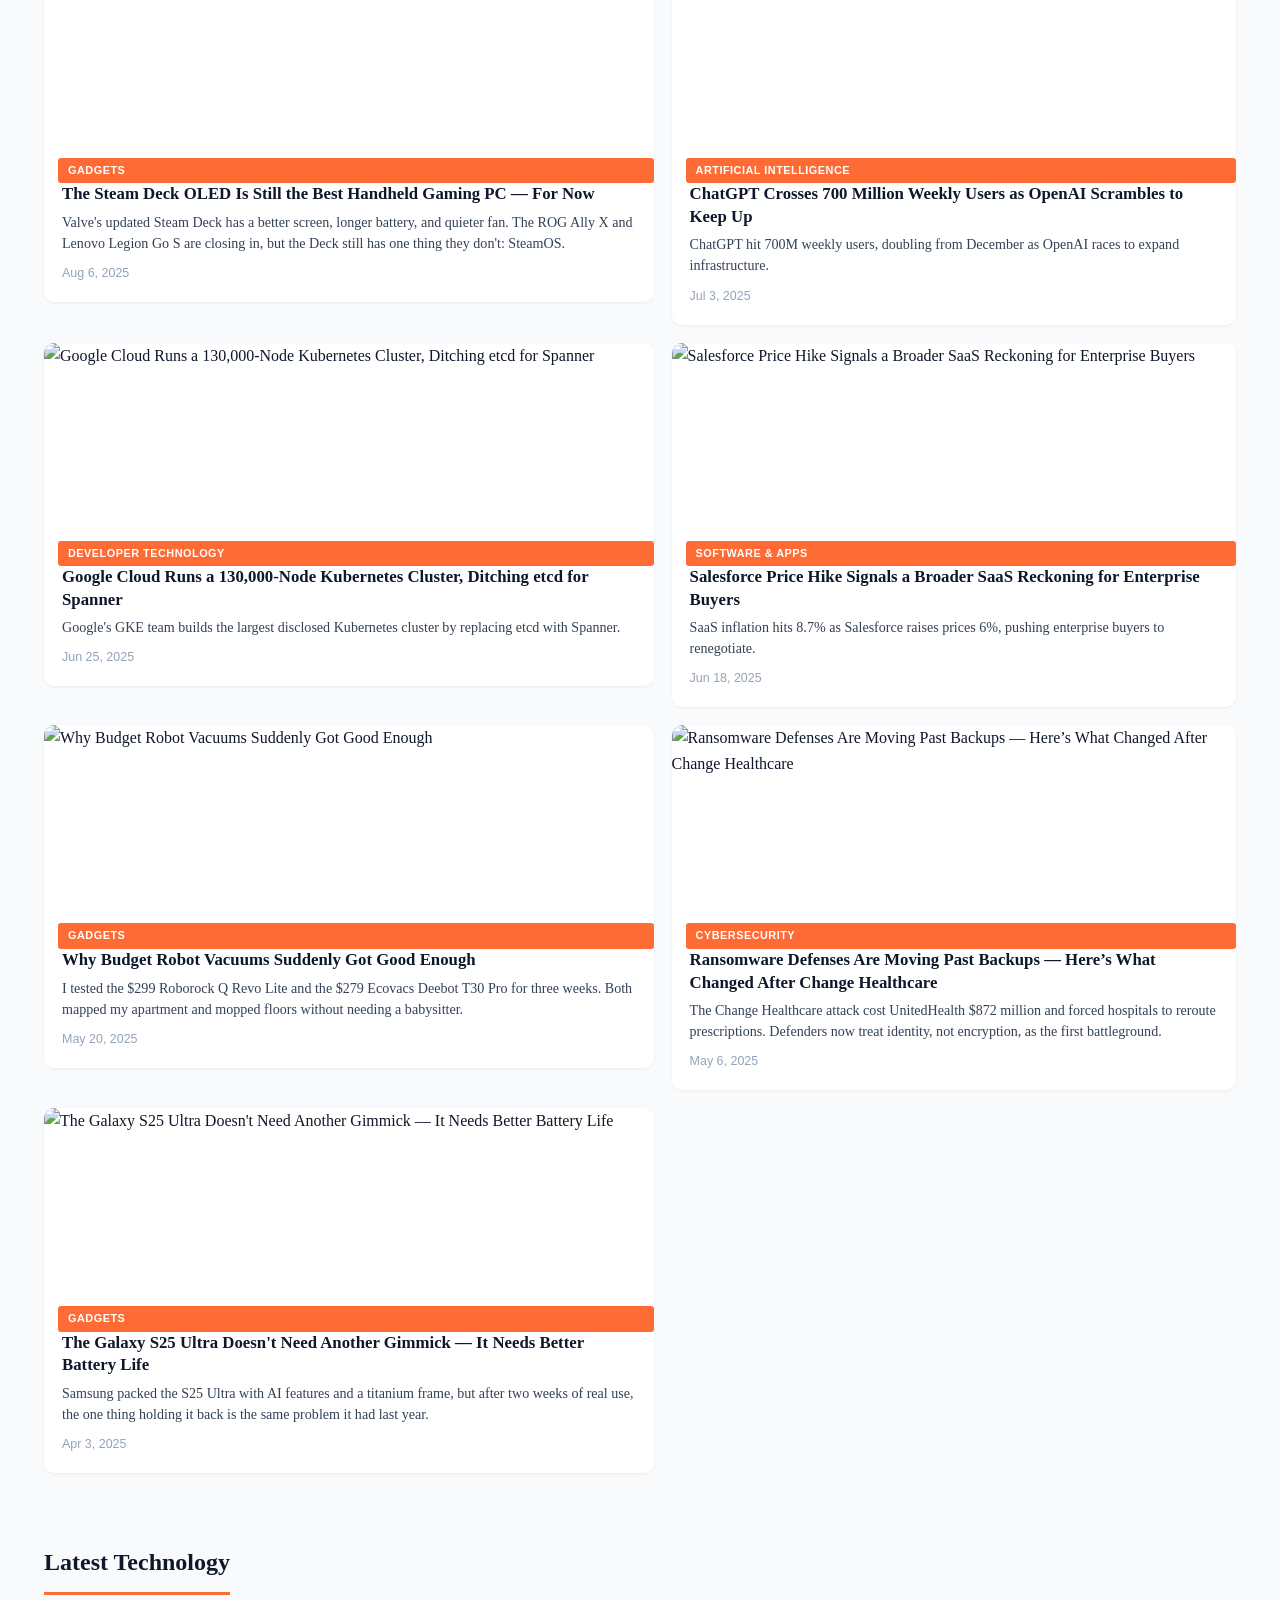
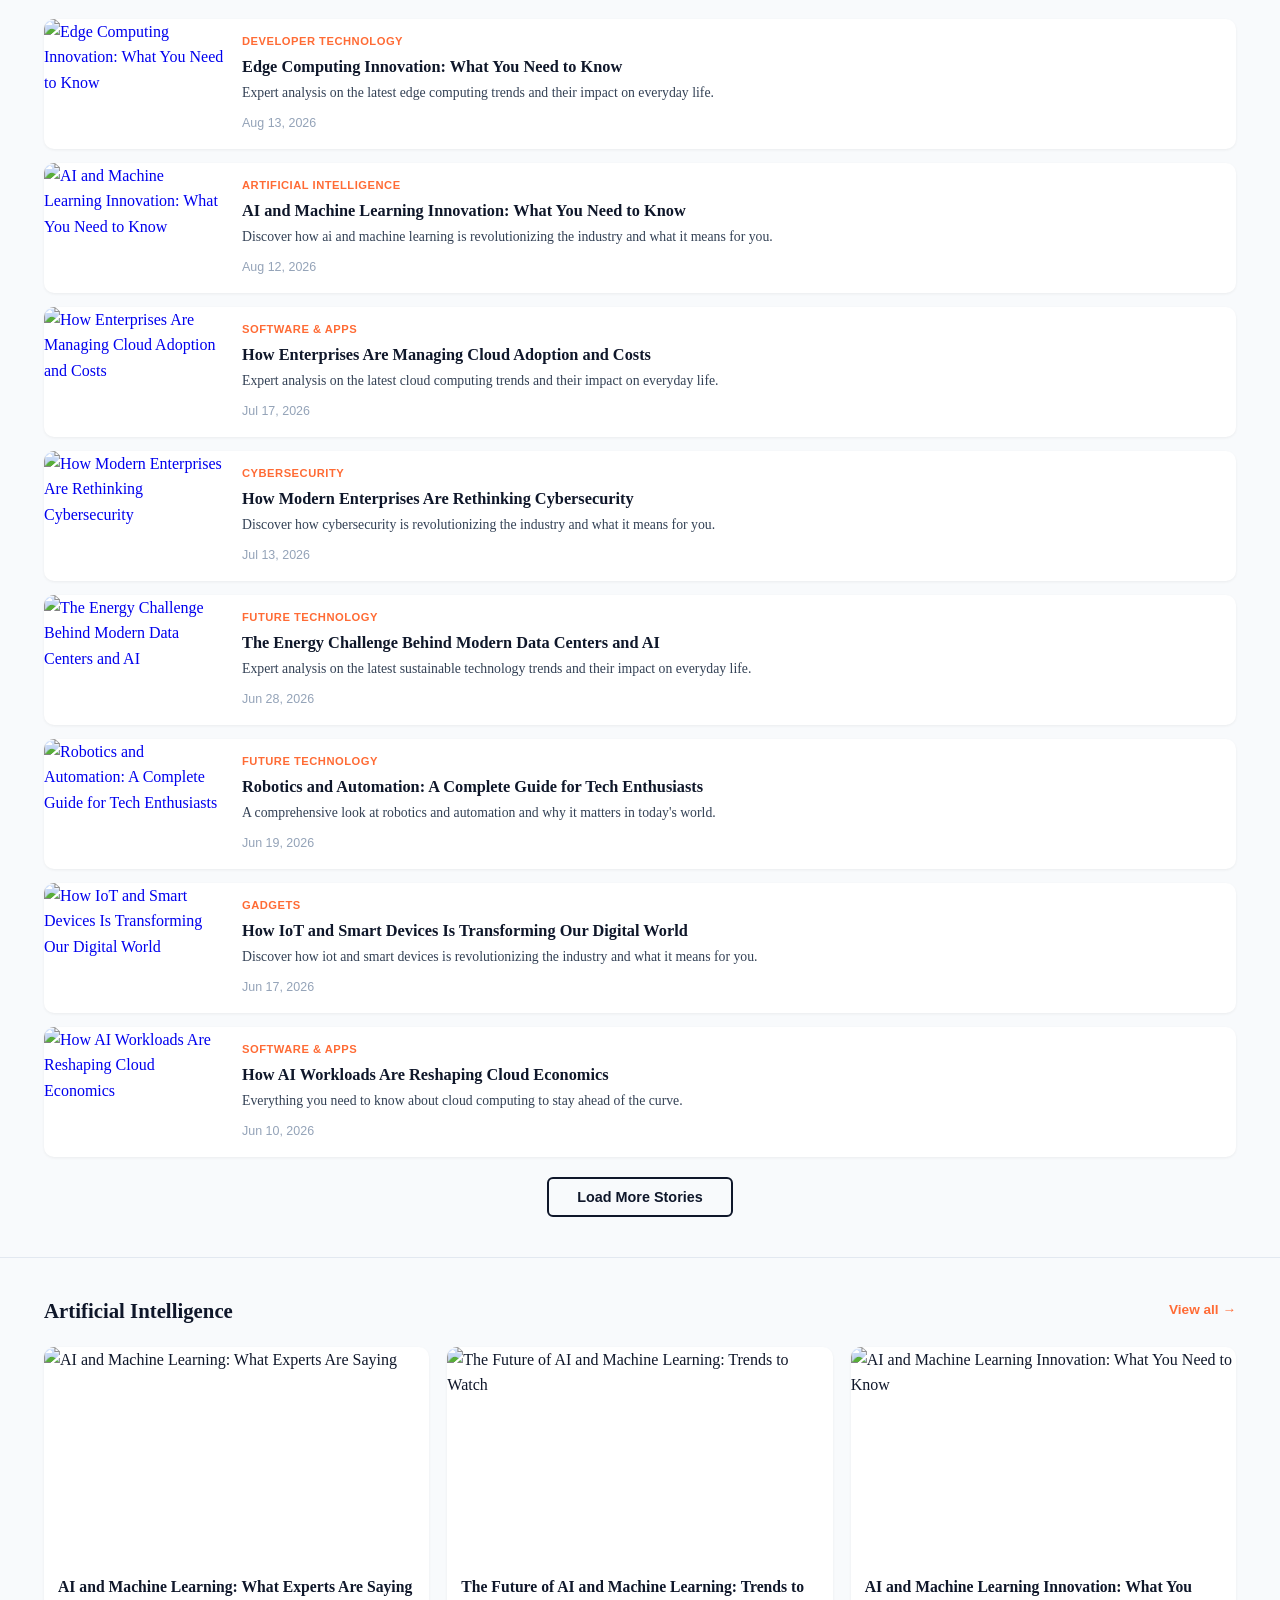
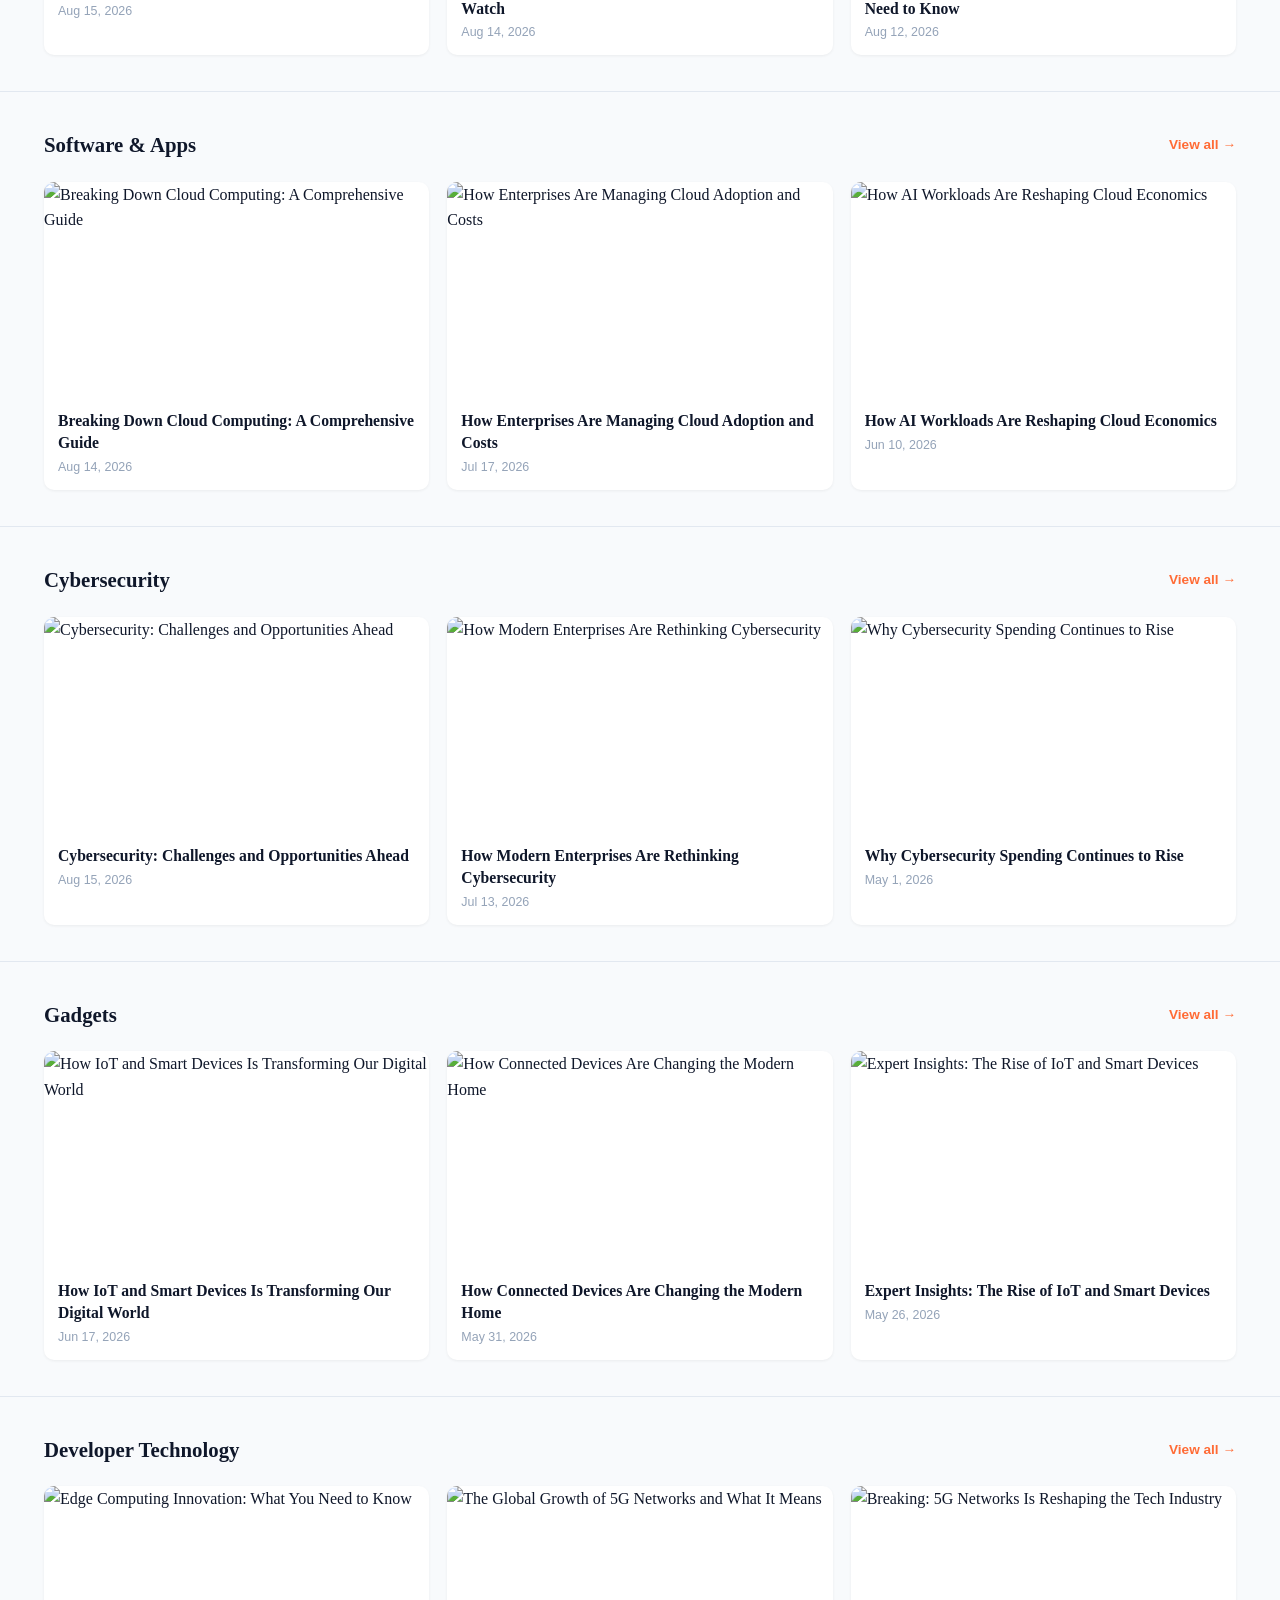
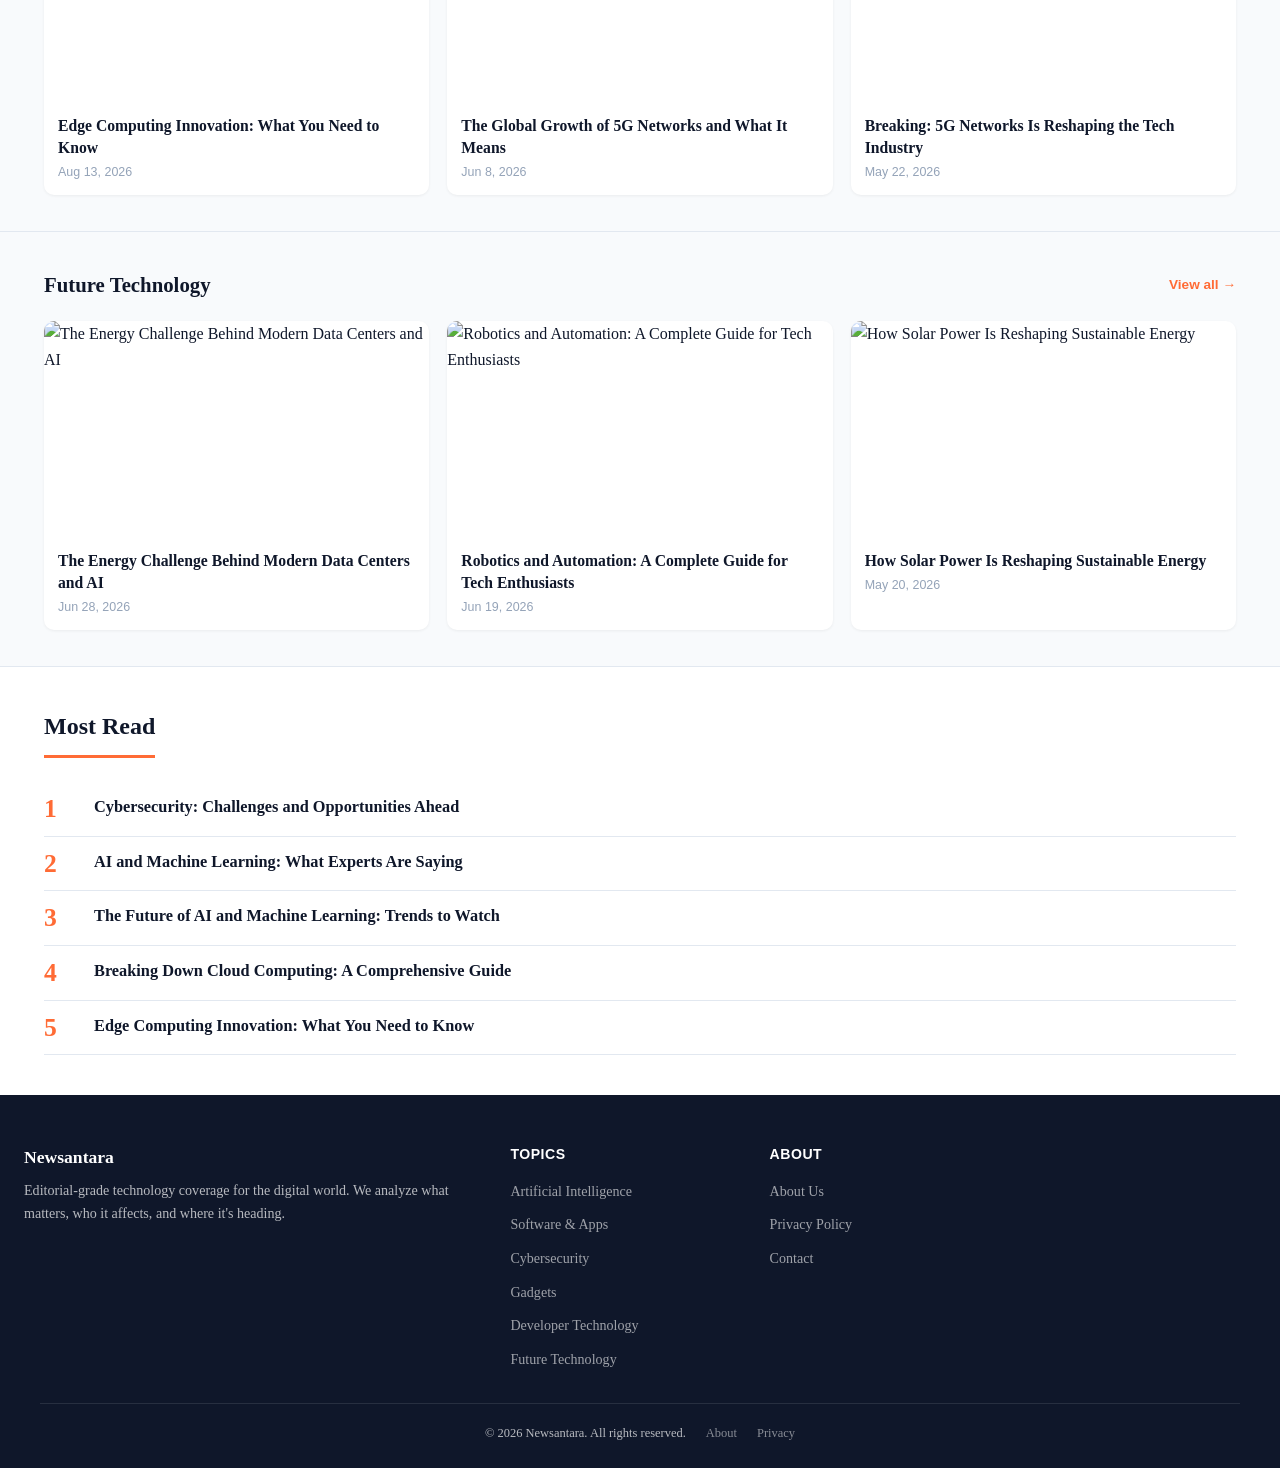
==== commit 7b0c89ff: "Temporarily disable ads for performance testing" ====
--- a/index.html
+++ b/index.html
@@ -1,6 +1,7 @@
 <!DOCTYPE html>
 <html lang="en">
 <head>
+    <link rel="preload" as="image" href="https://images.unsplash.com/photo-1522071820081-009f0129c71c?w=800&amp;h=450&amp;fit=crop&amp;fm=webp&amp;q=80" fetchpriority="high">
     <meta charset="UTF-8">
     <meta name="viewport" content="width=device-width, initial-scale=1.0">
     <title>Technology Insights on AI, Software, Cybersecurity & Gadgets | Newsantara</title>
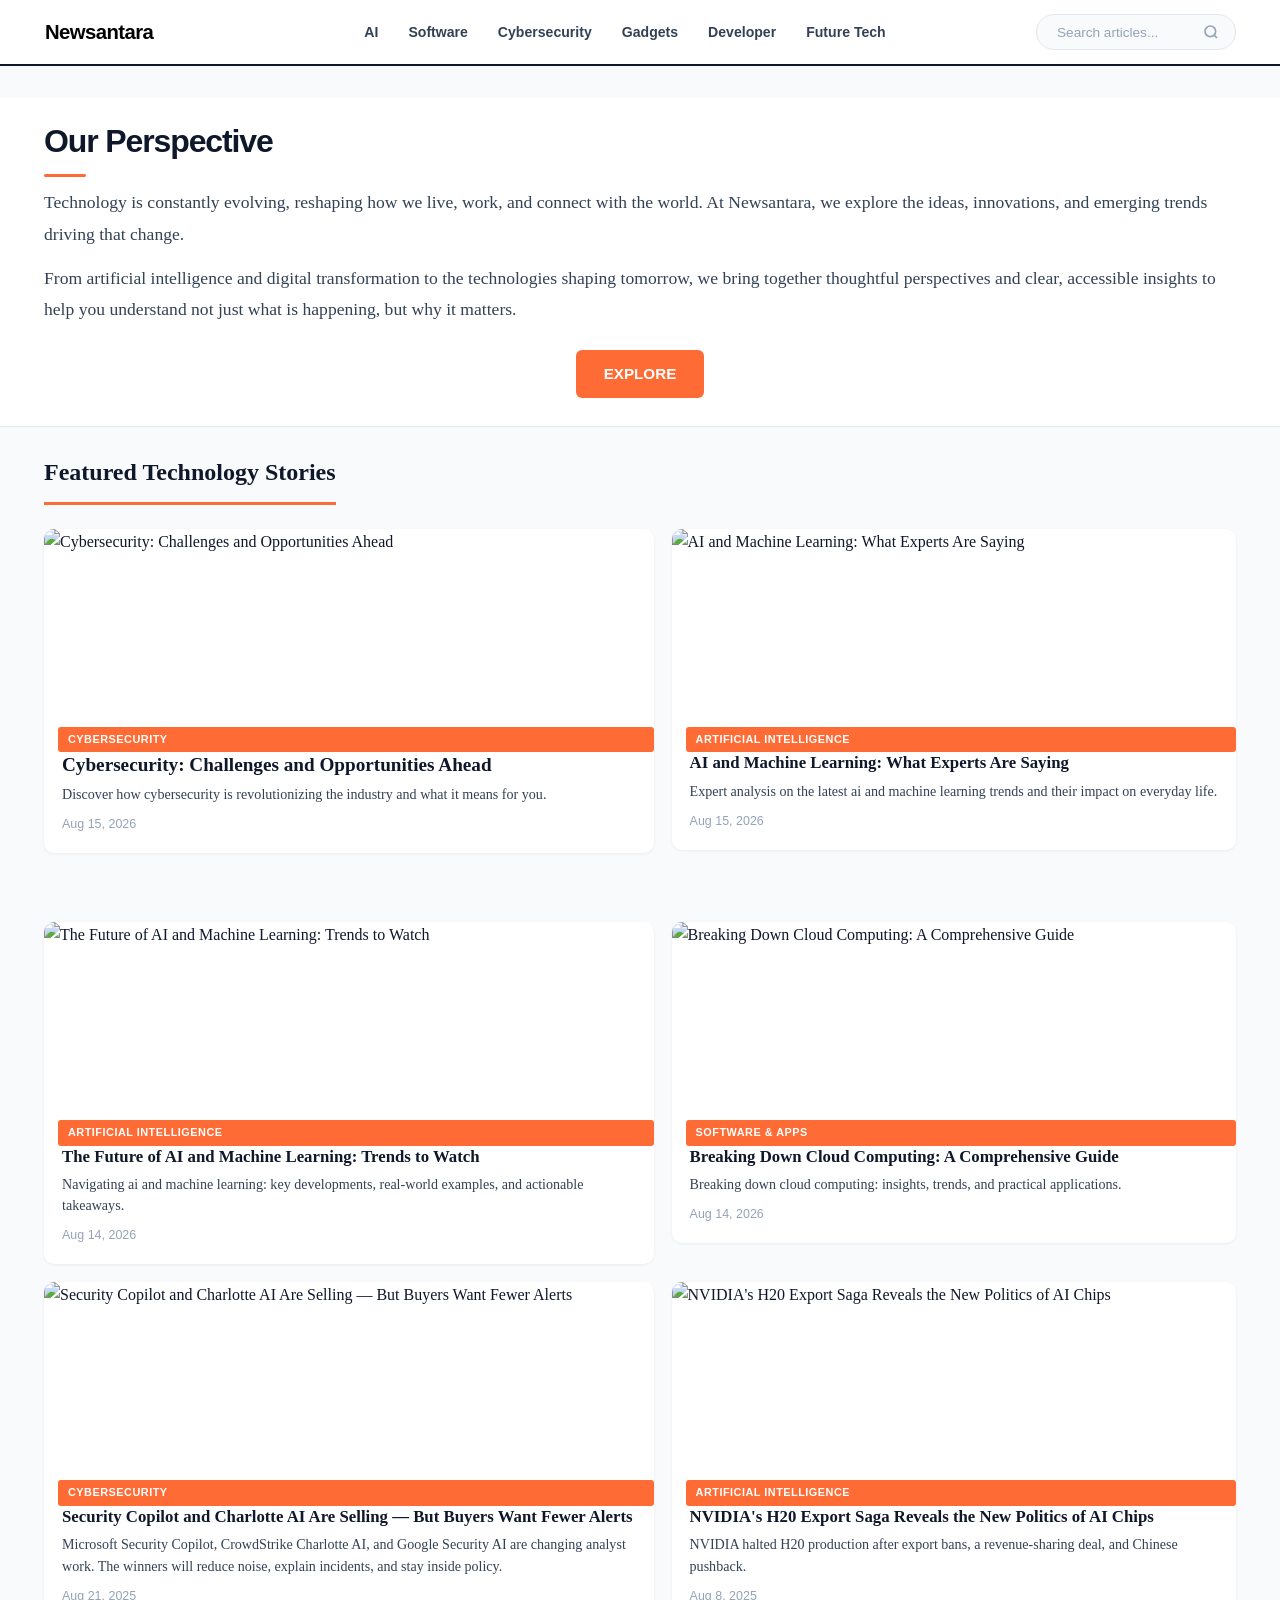
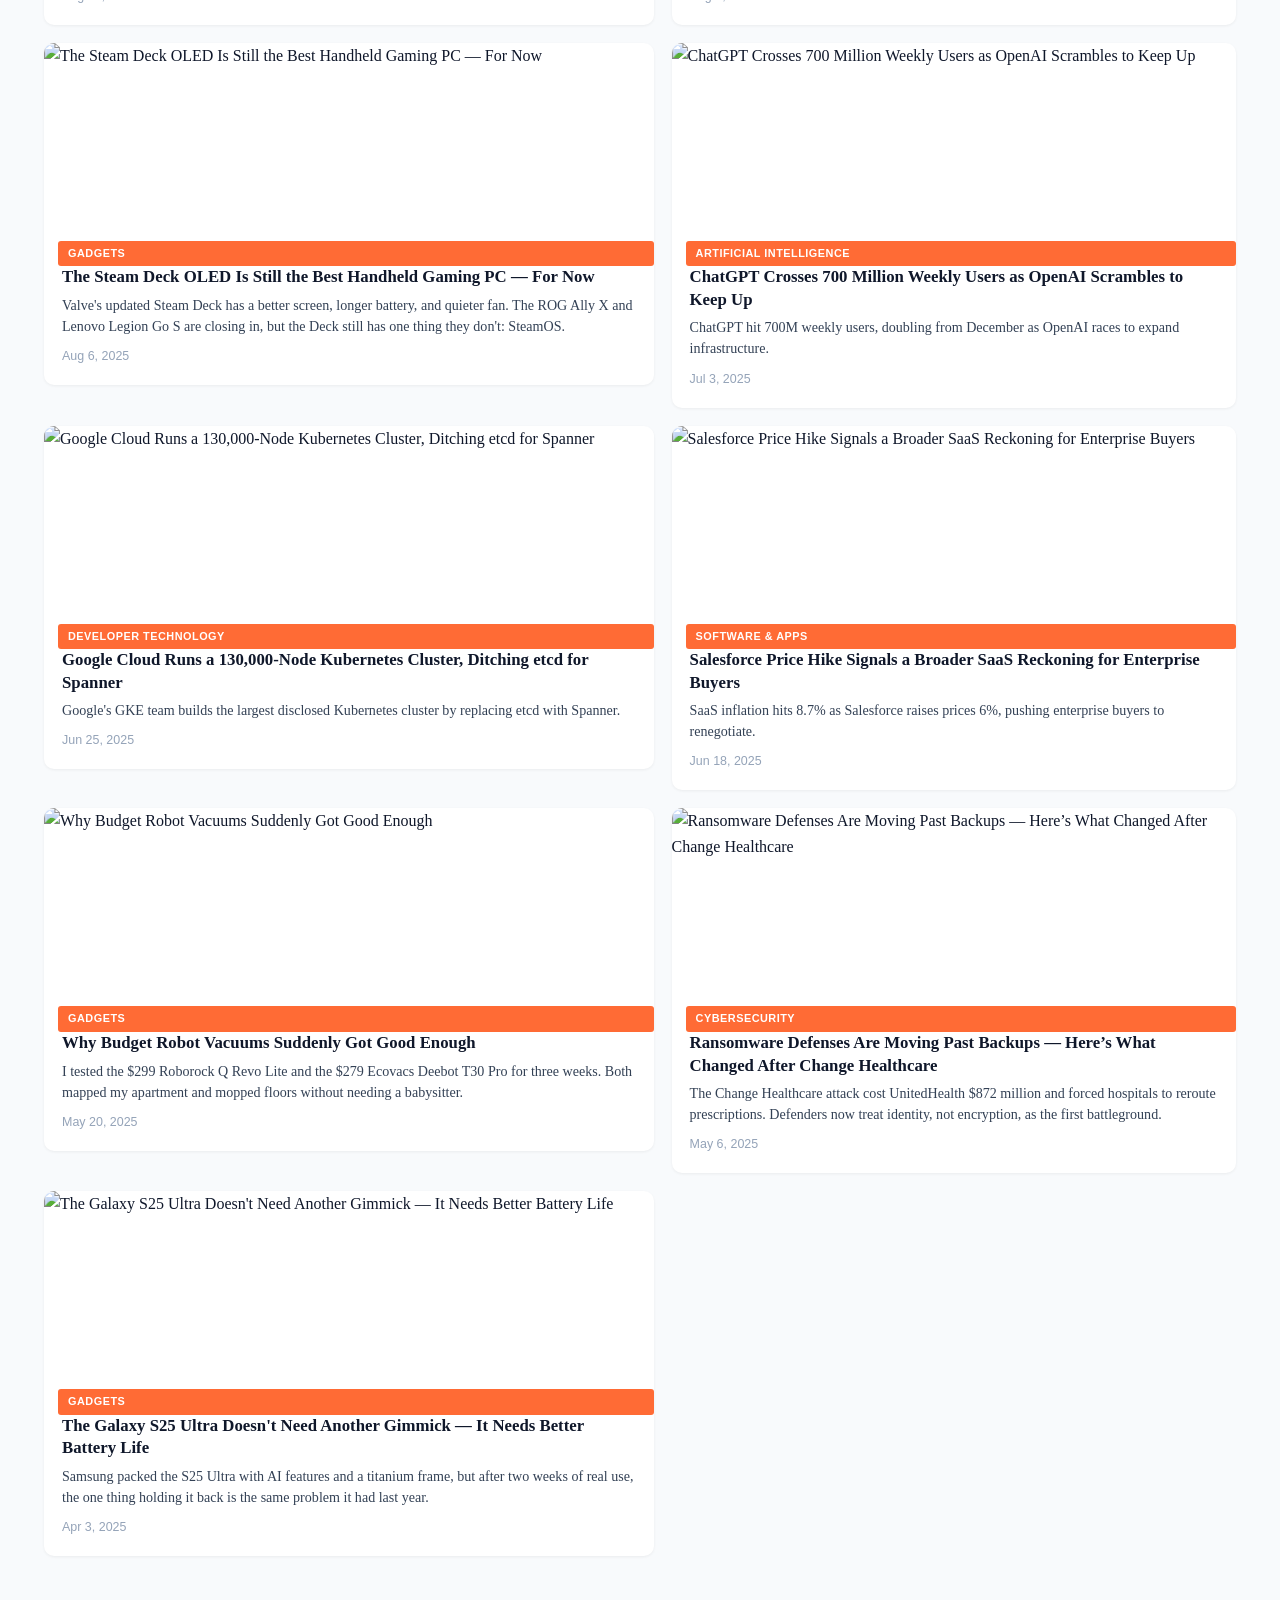
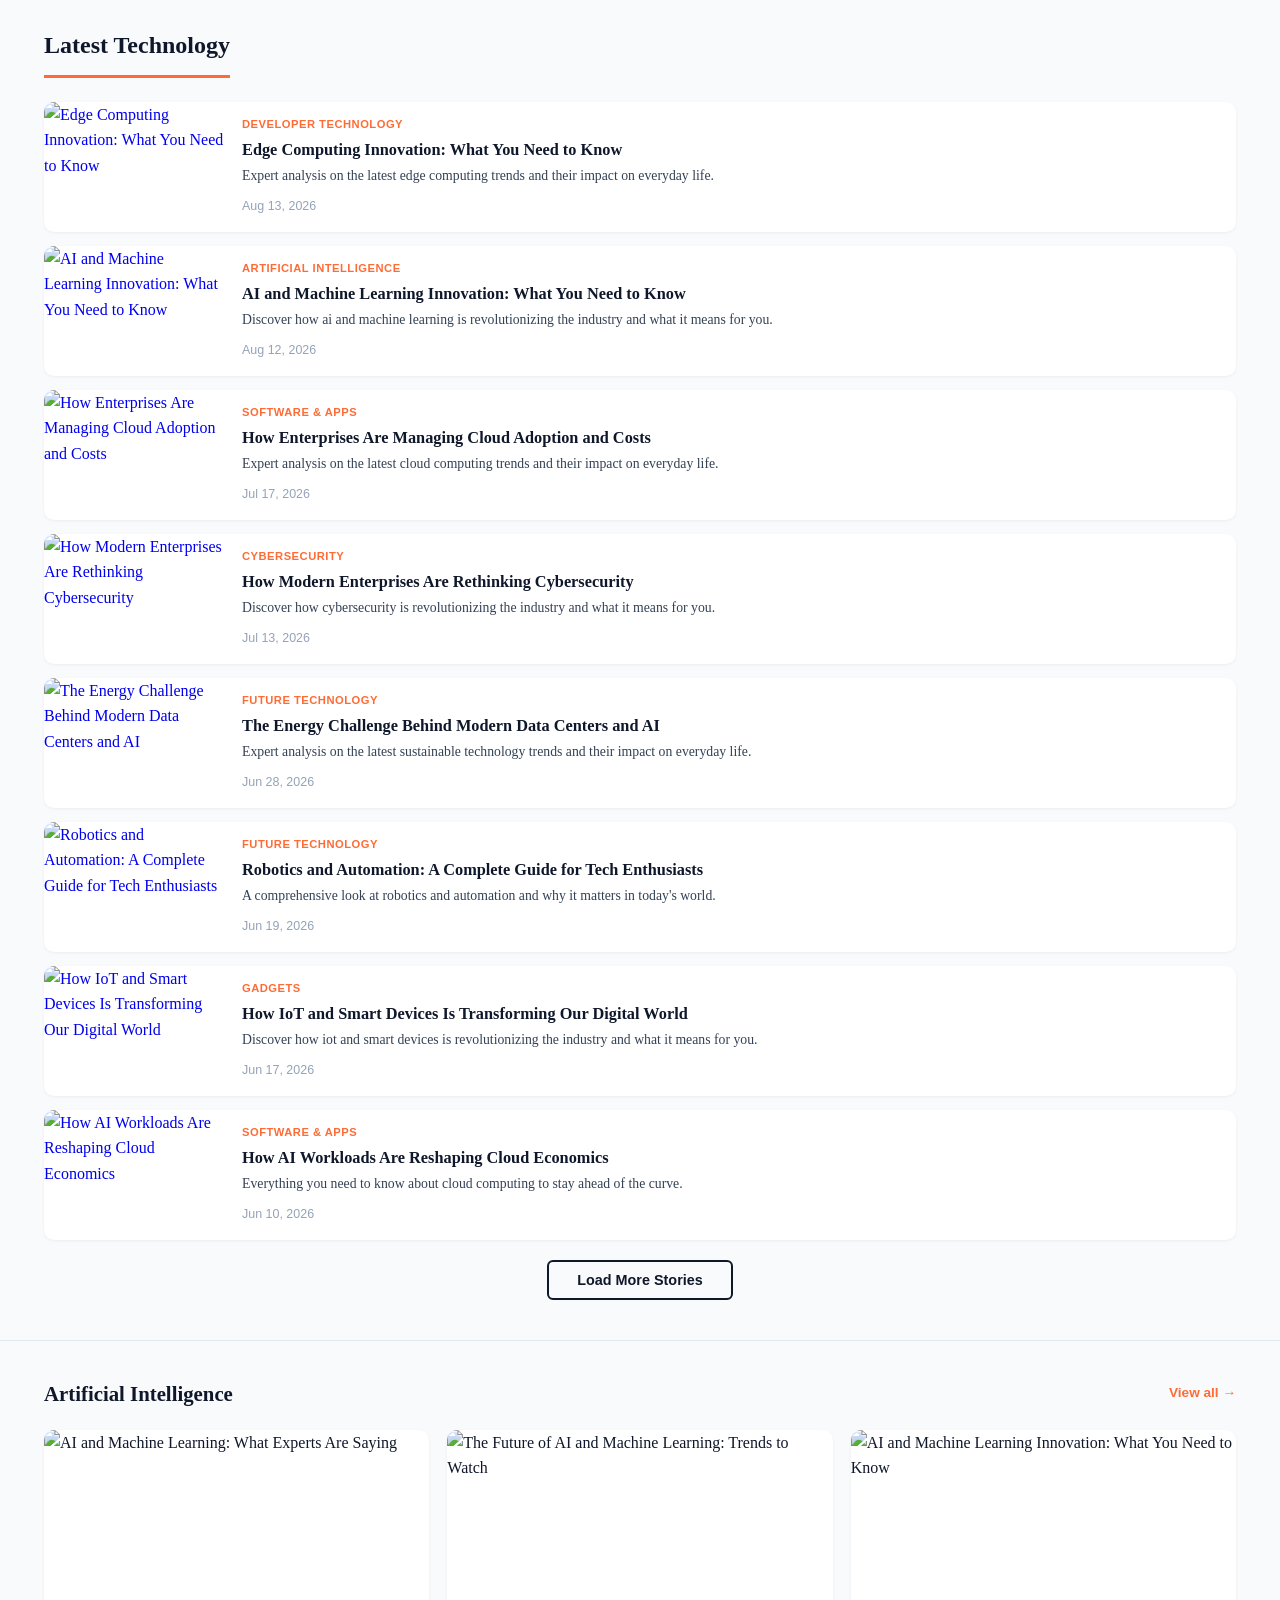
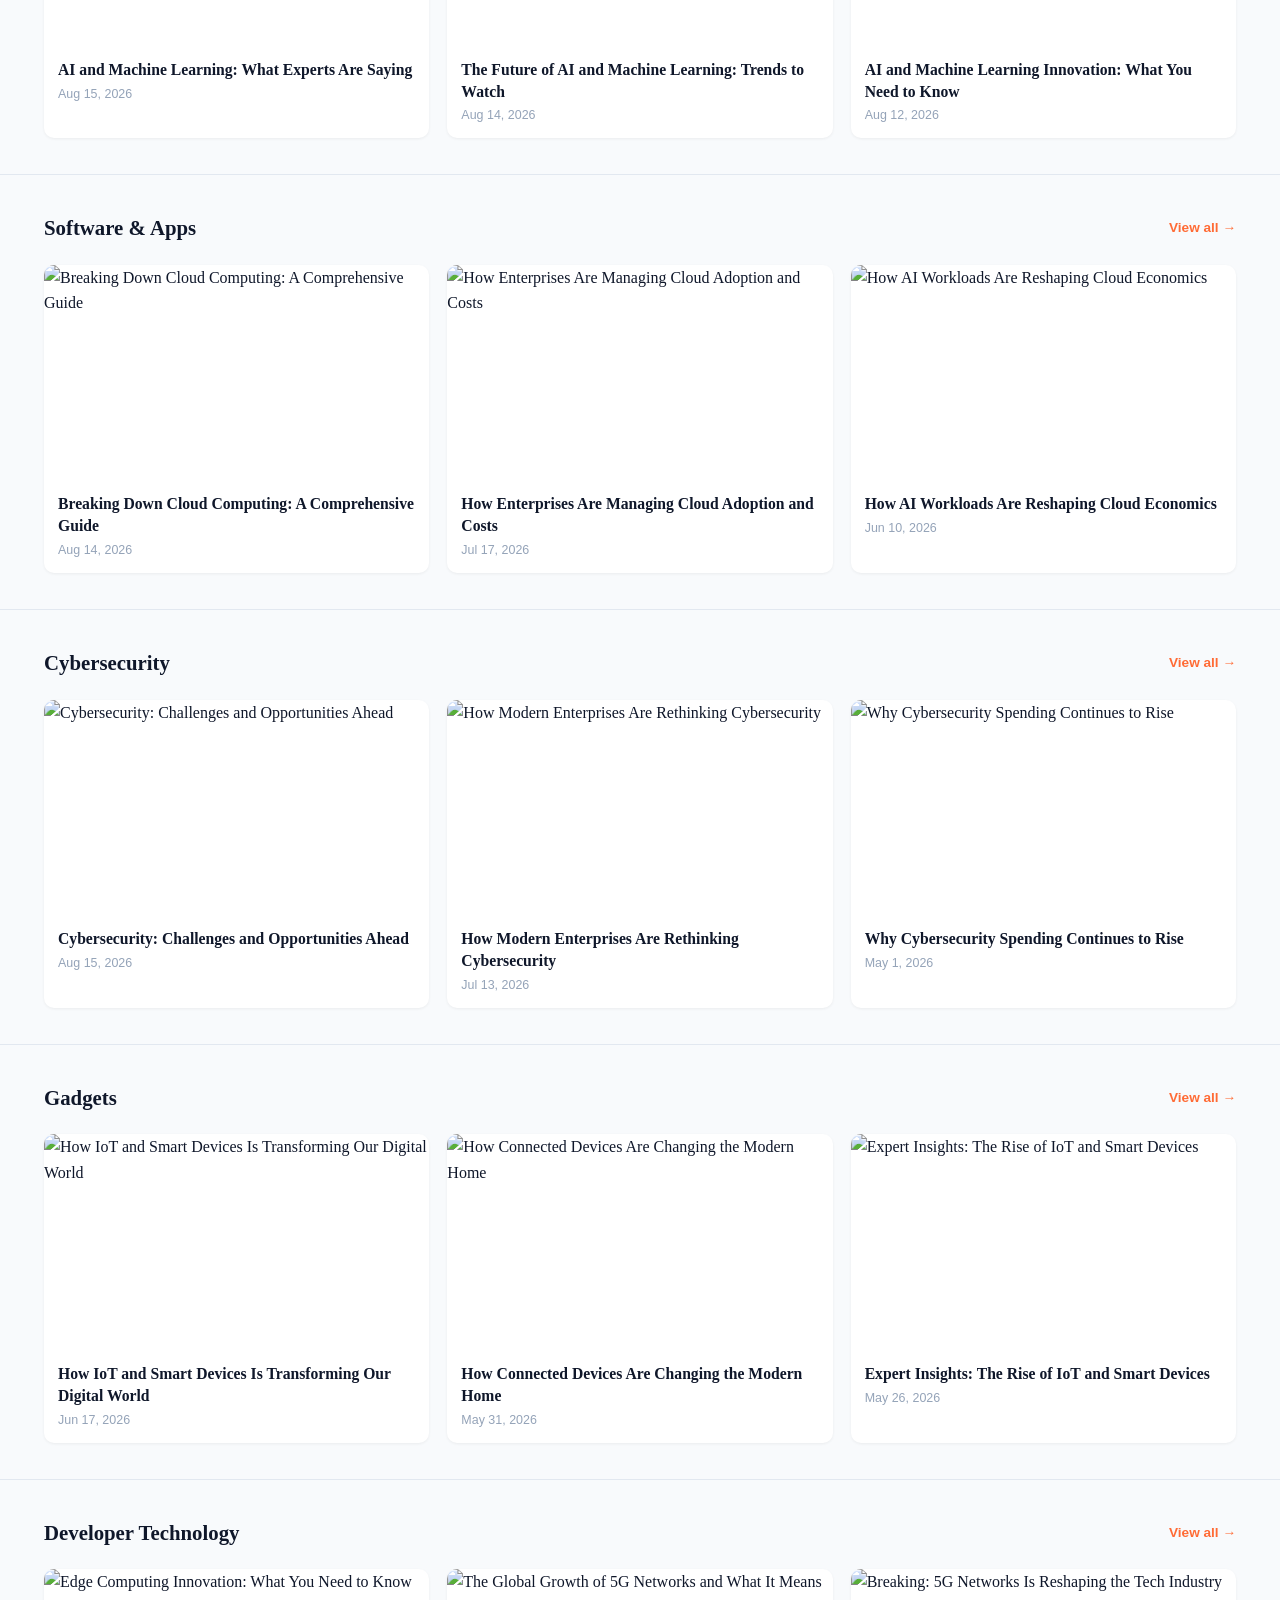
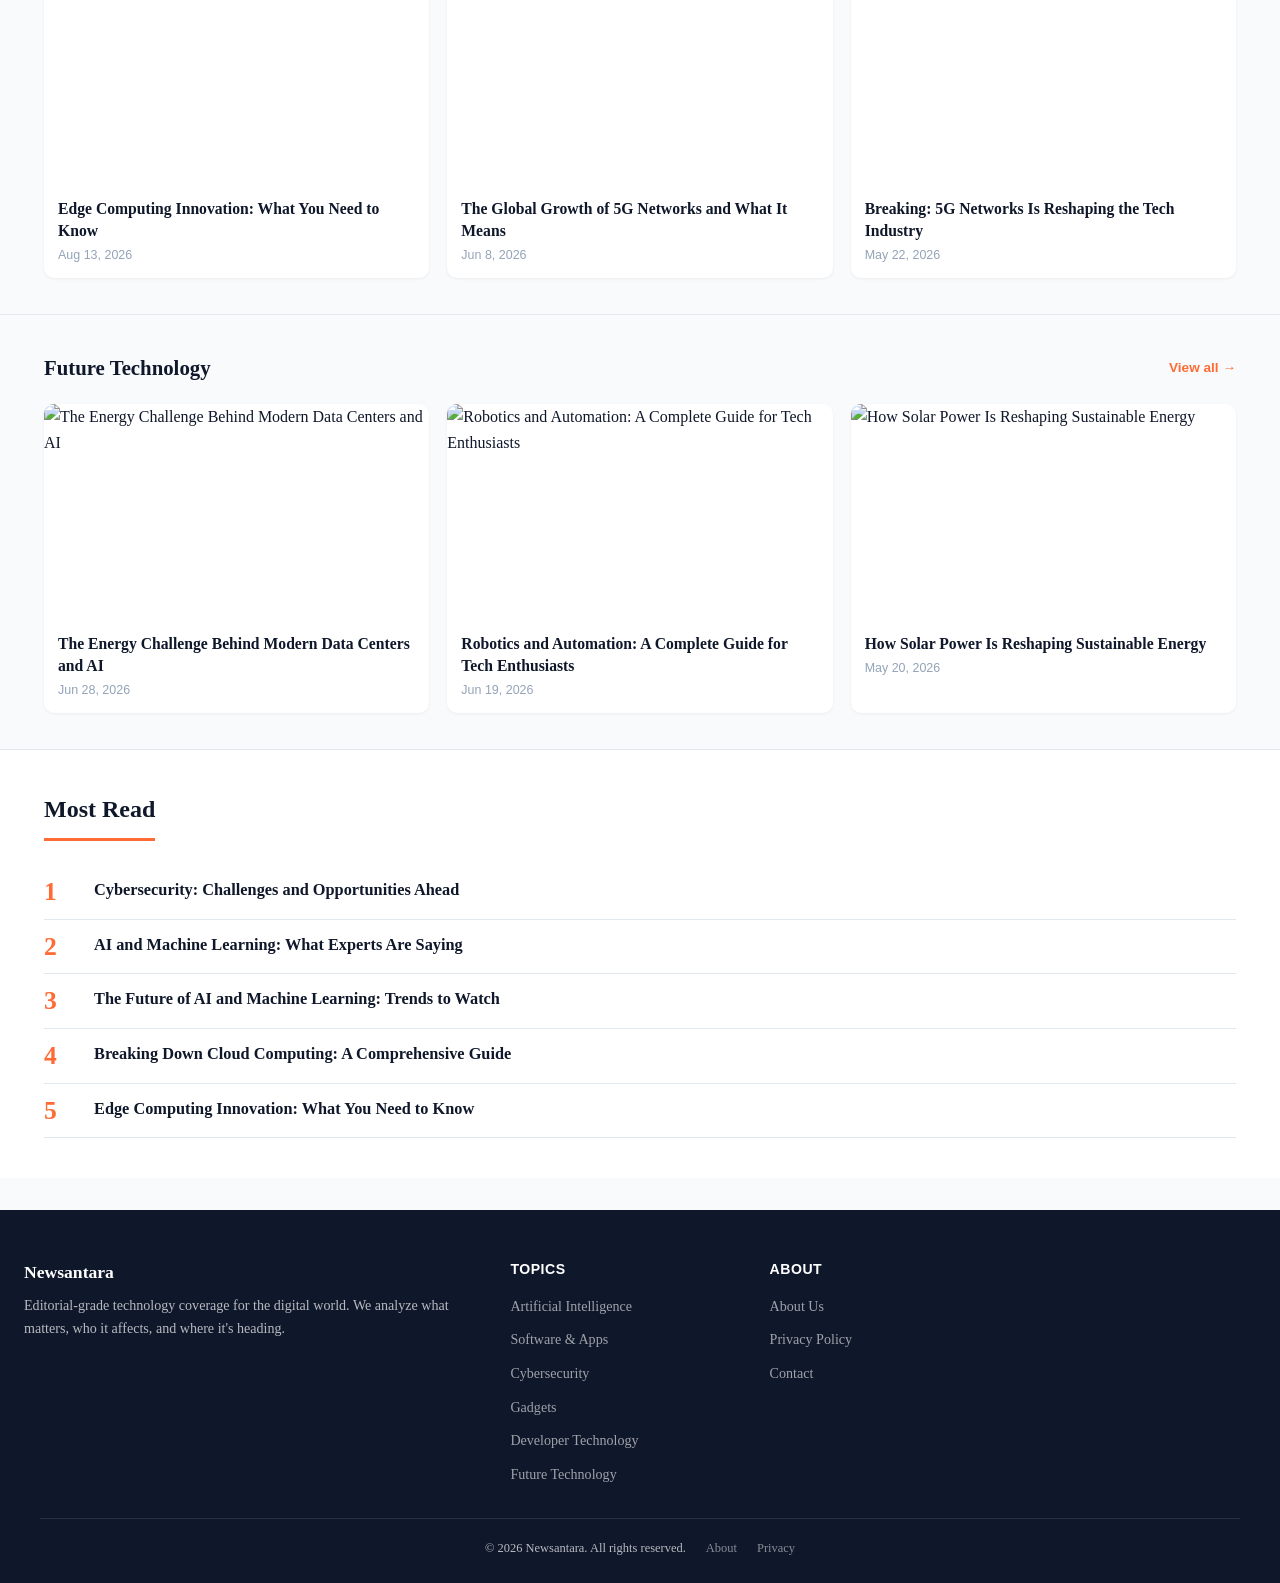
==== commit 1b3a05d7: "Clean legacy branding and optimize ad startup" ====
--- a/index.html
+++ b/index.html
@@ -44,8 +44,6 @@
     }
     </script>
 <link rel="icon" type="image/svg+xml" href="/favicon.svg">
-<script src="/assets/nextpixel-ga4-config.js"></script>
-    <script src="/assets/nextpixel-ga4.js"></script>
 </head>
 <body>
     <!-- ===== HEADER ===== -->
--- a/style.css
+++ b/style.css
@@ -1,5 +1,5 @@
 /* ========================================
-   NextPixel - Global Styles
+   Newsantara - Global Styles
    v2: Editorial redesign, responsive header
    ======================================== */
 * { margin: 0; padding: 0; box-sizing: border-box; }
@@ -573,9 +573,7 @@
     }
 }
 
-/* NextPixel layout consistency patch 2026 */
-
-/* NextPixel layout consistency patch 2026 */
+
 .container {
     max-width: 1280px;
     width: 100%;
@@ -940,7 +938,6 @@
     }
 }
 
-/* NextPixel compact homepage layout */
 .tech-hero {
     min-height: 0;
     padding: 42px 20px 34px;
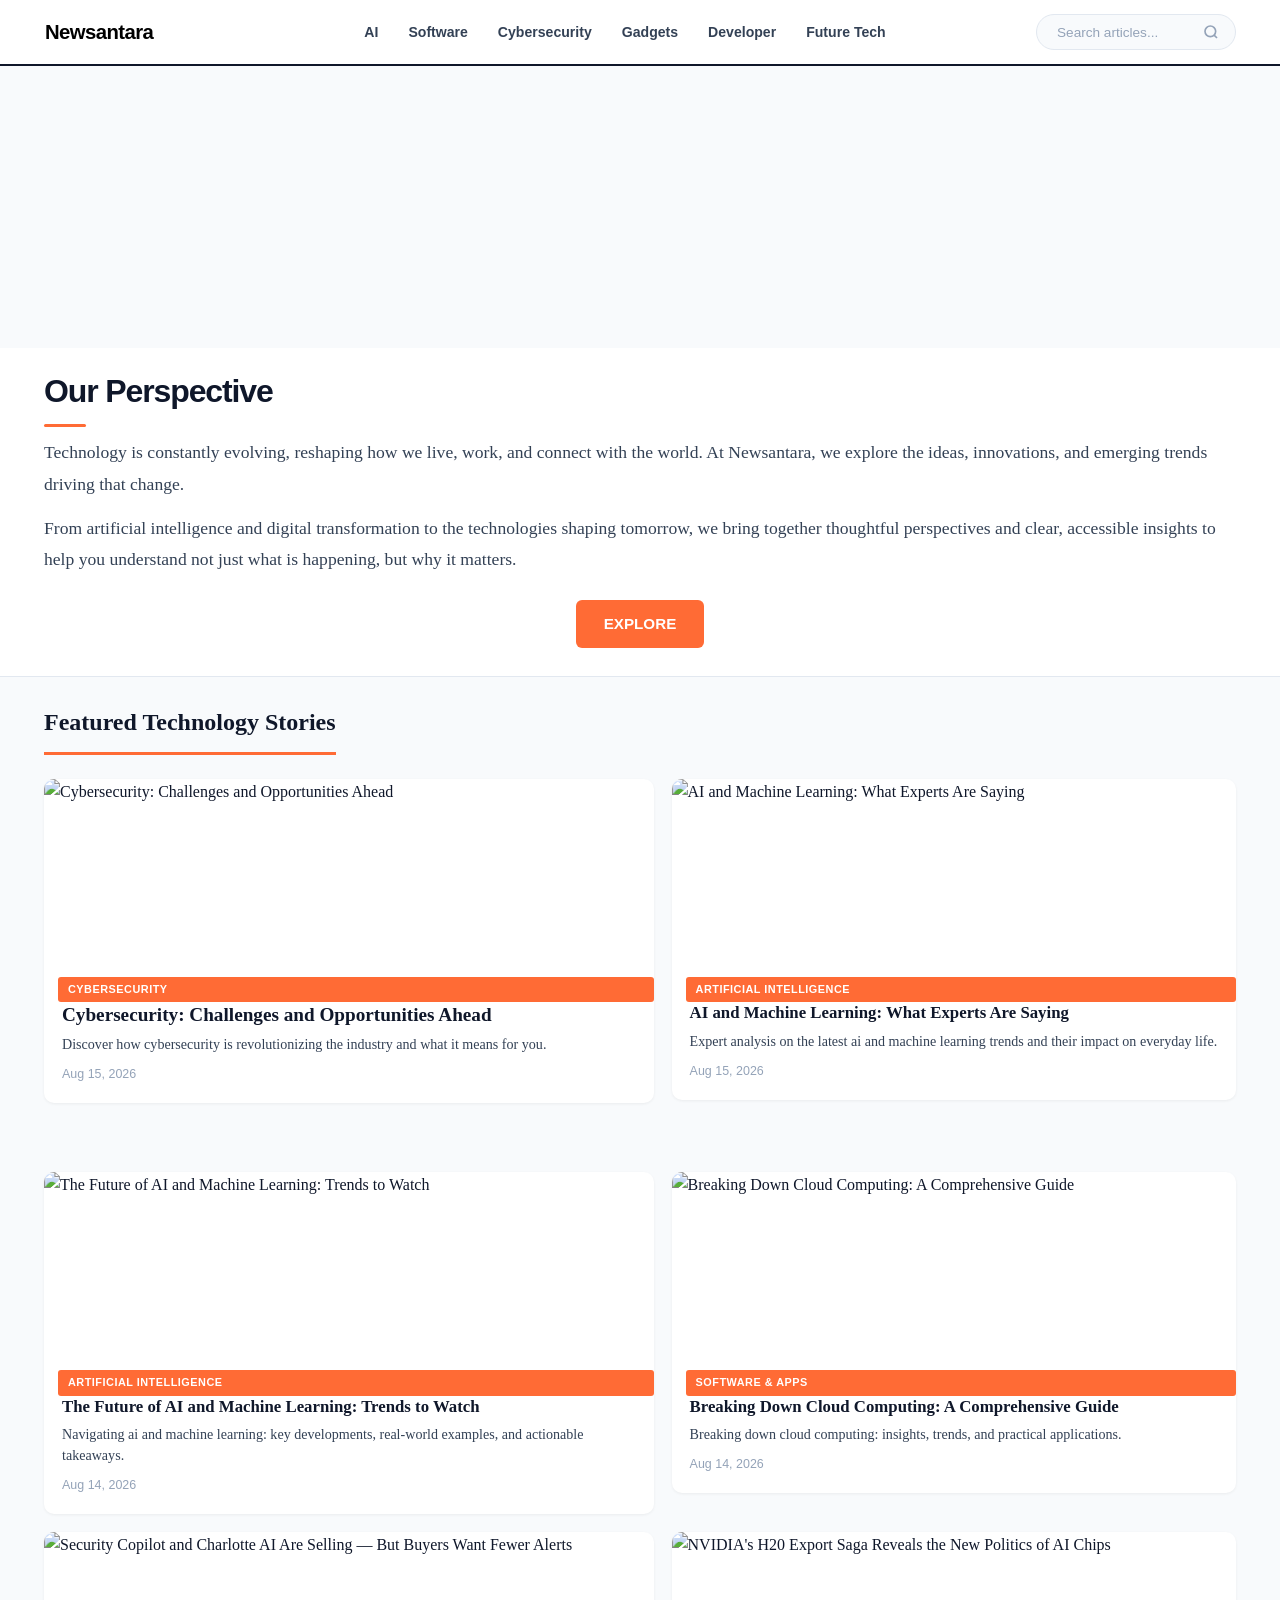
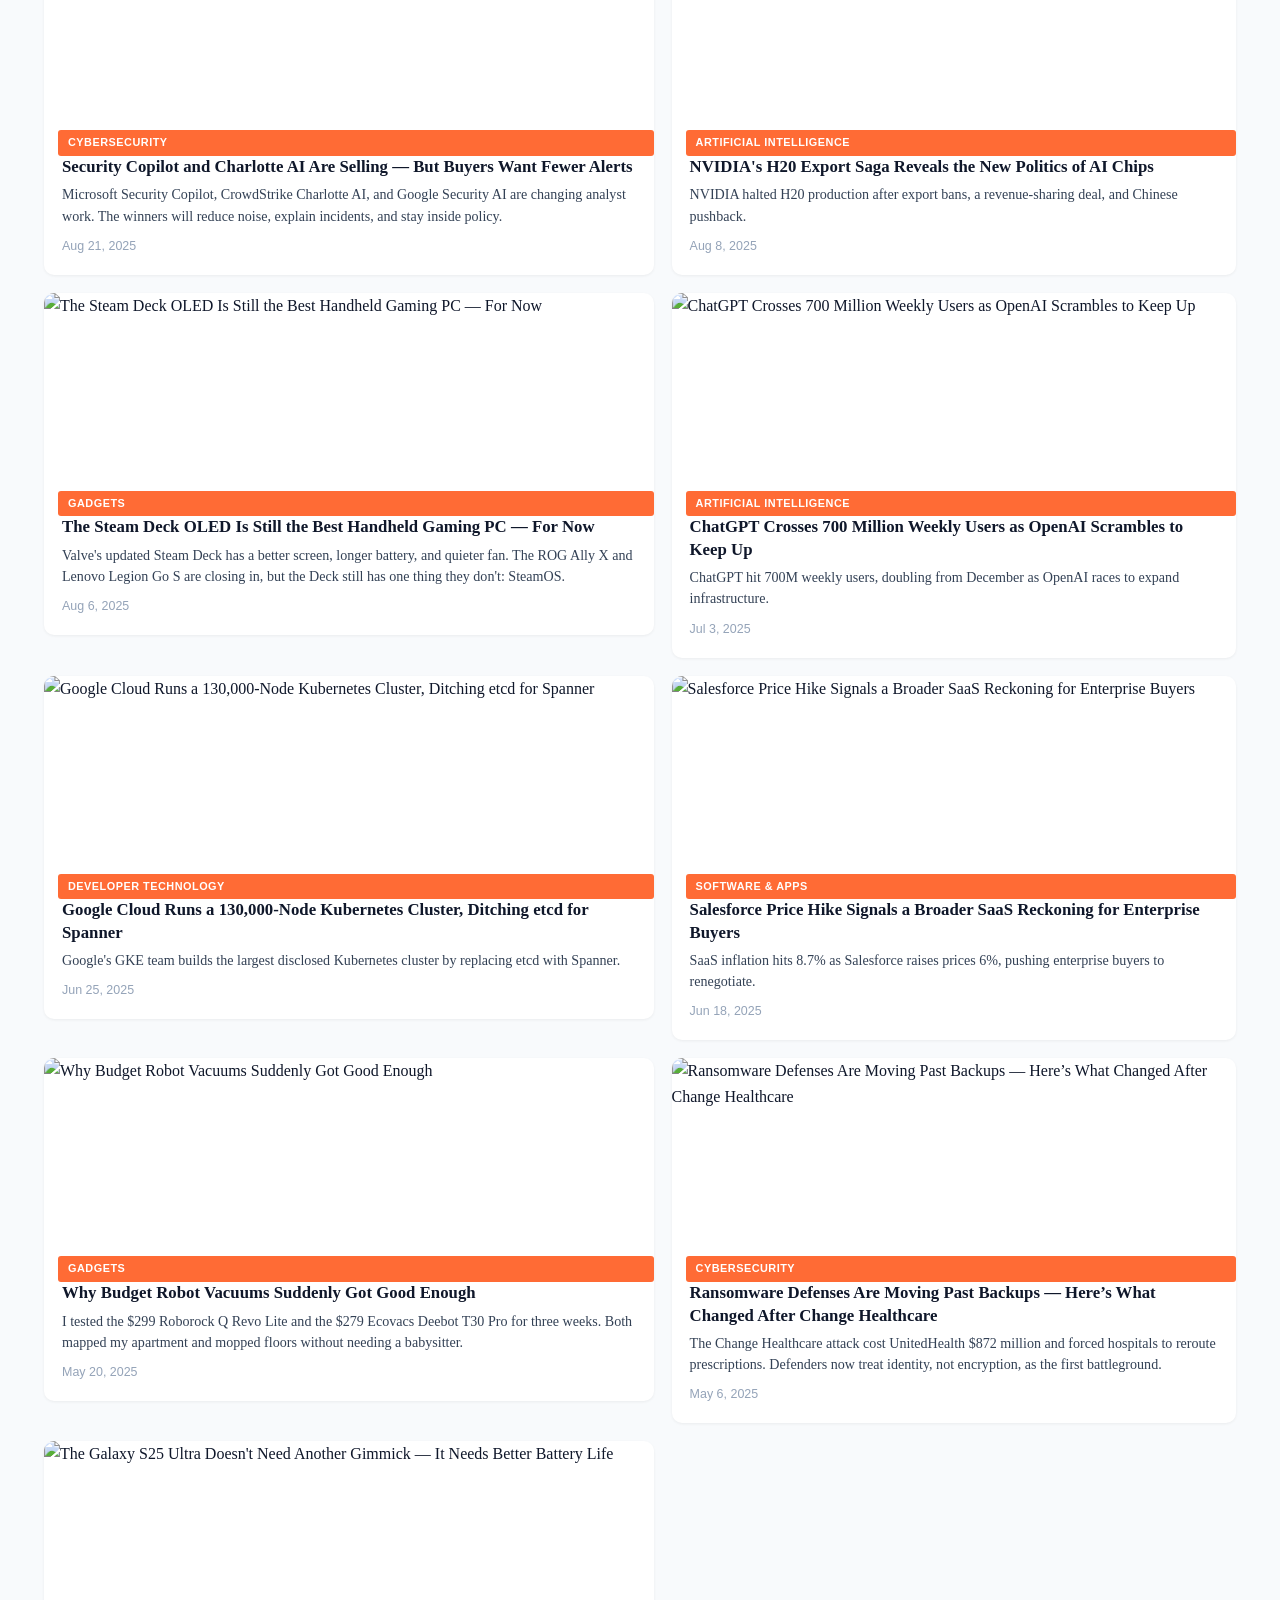
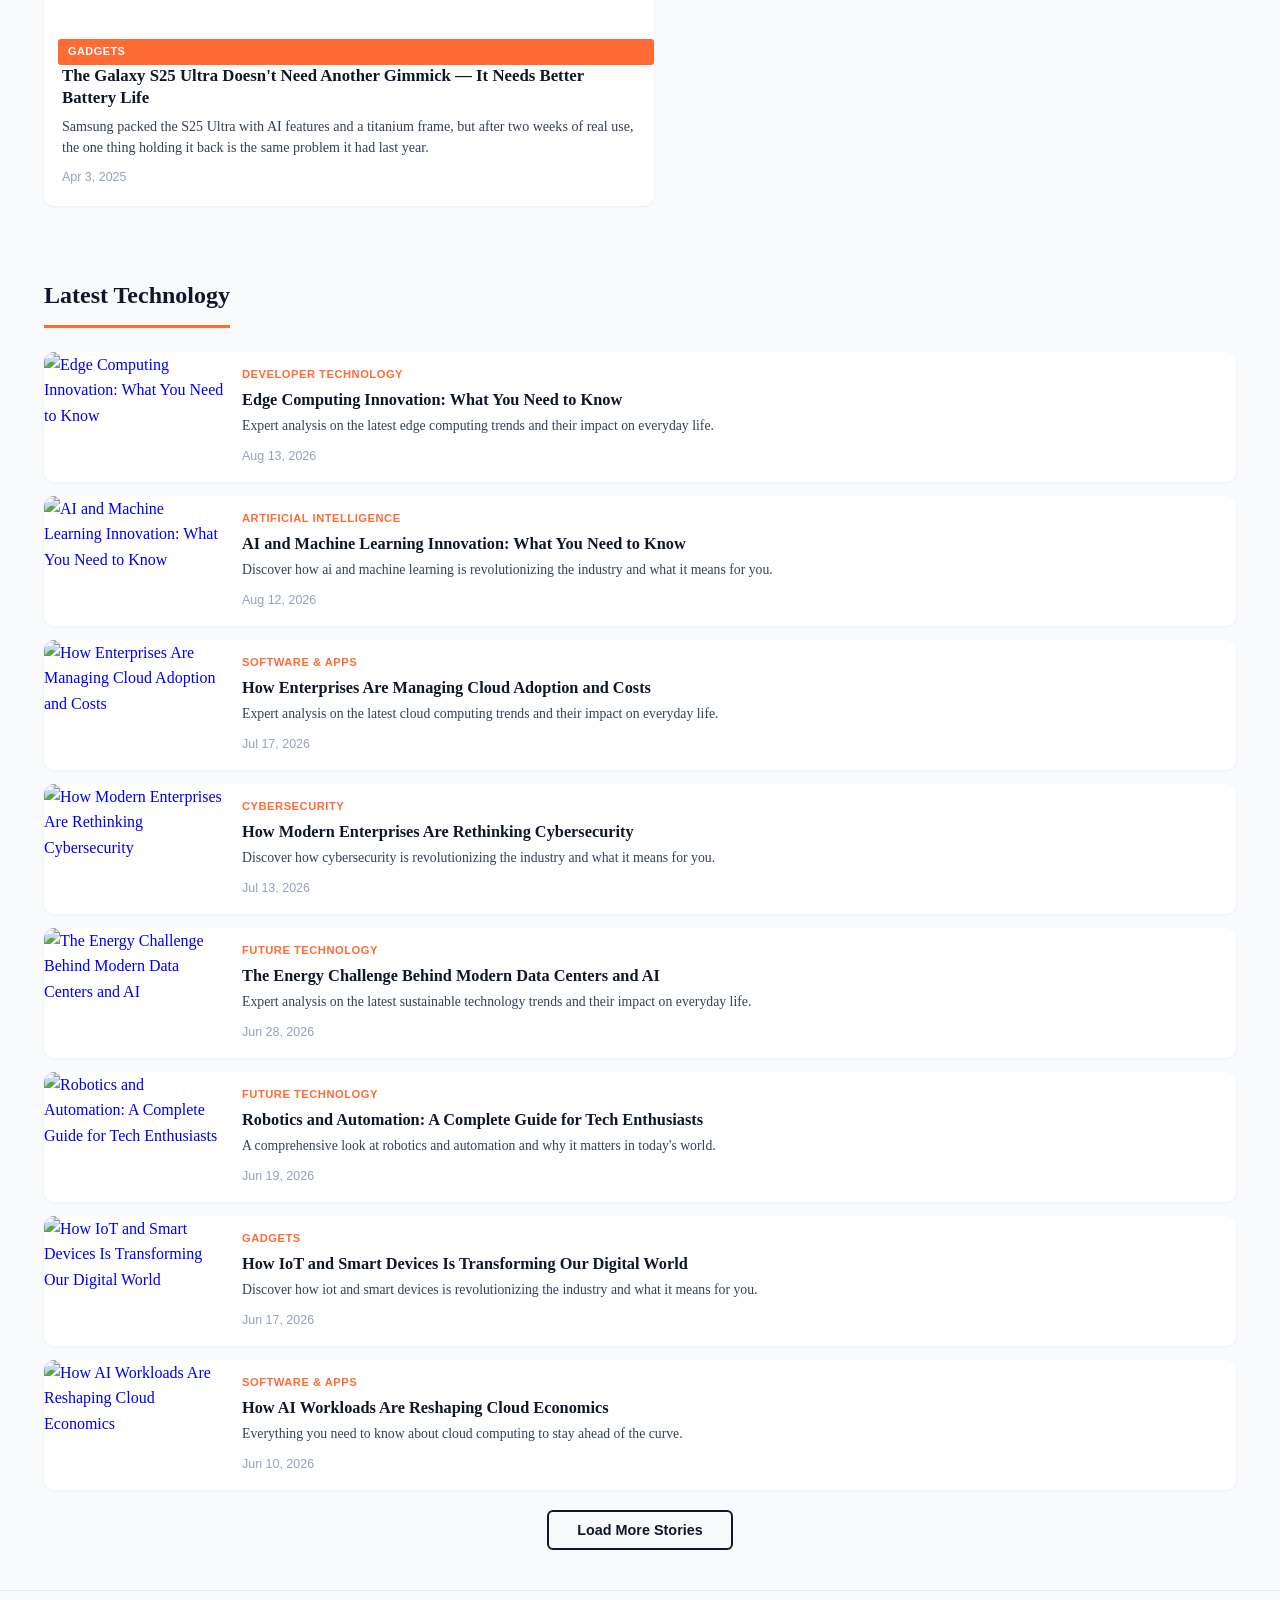
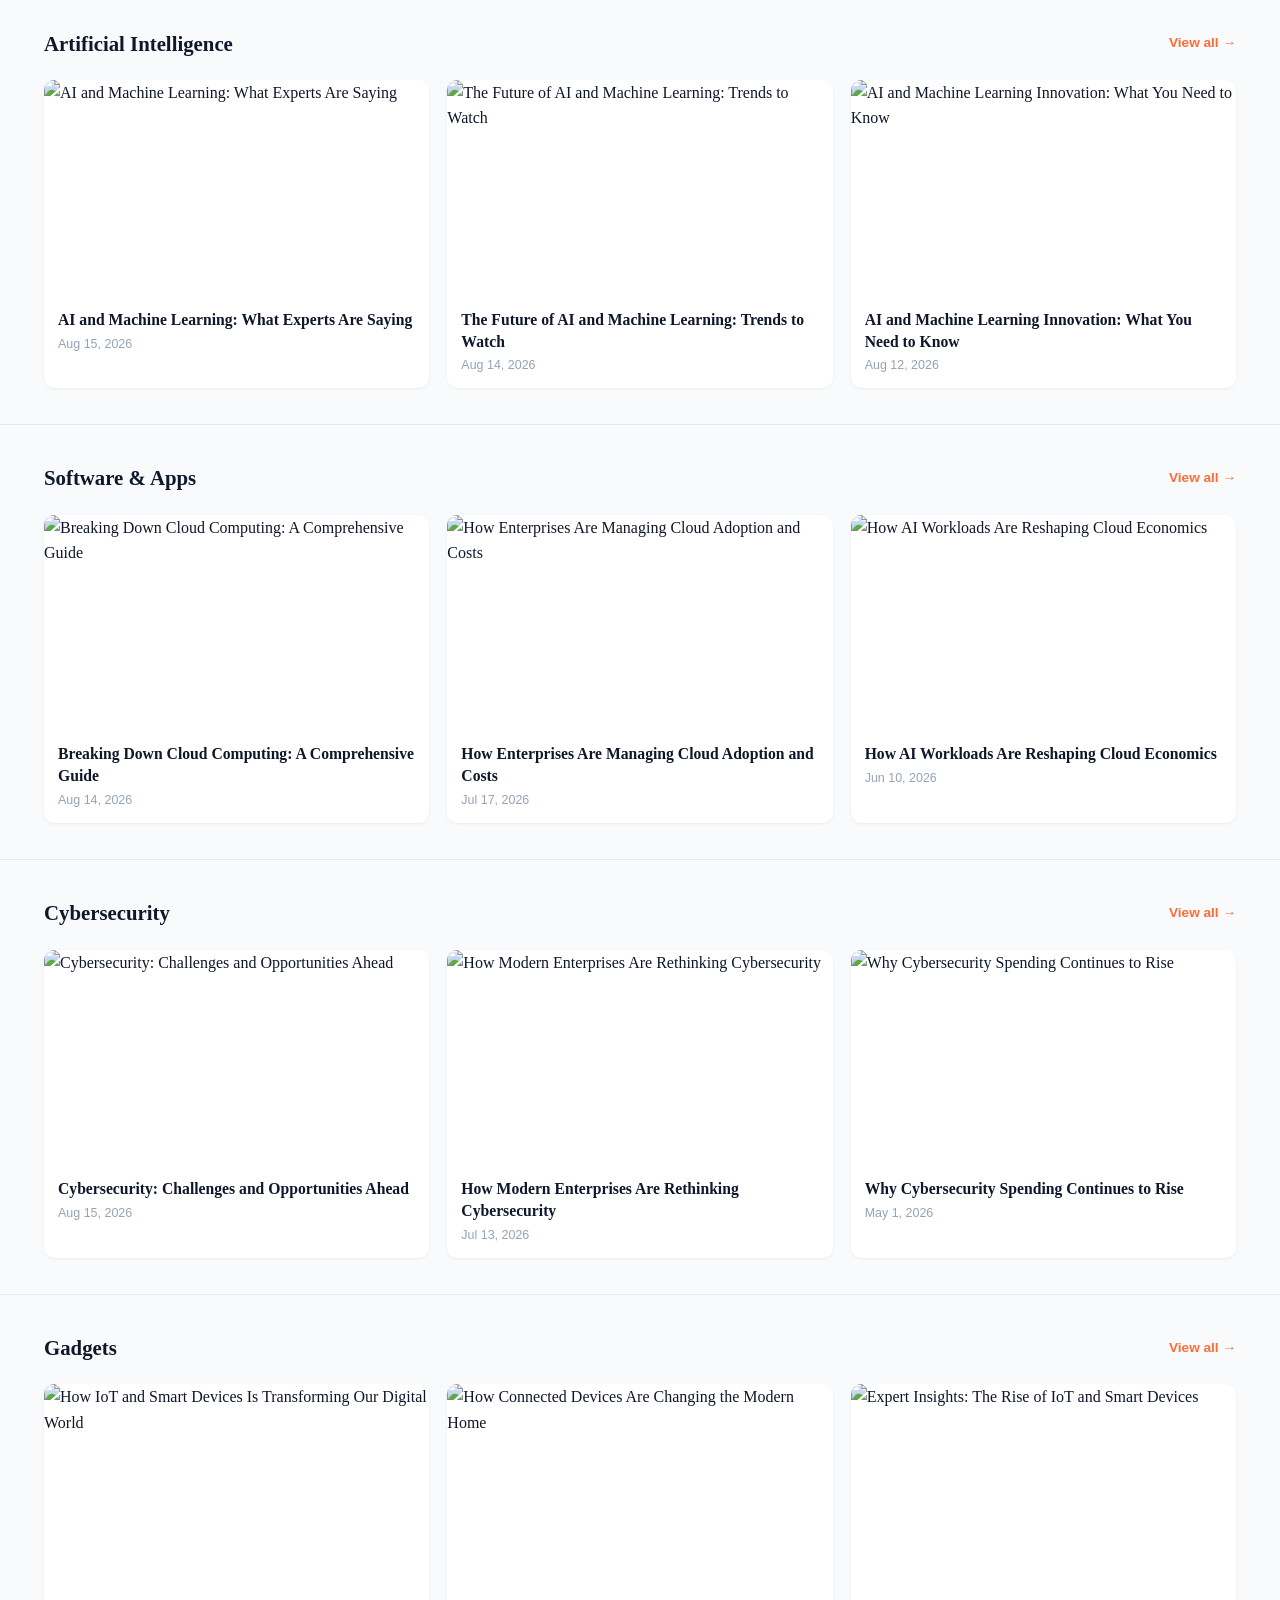
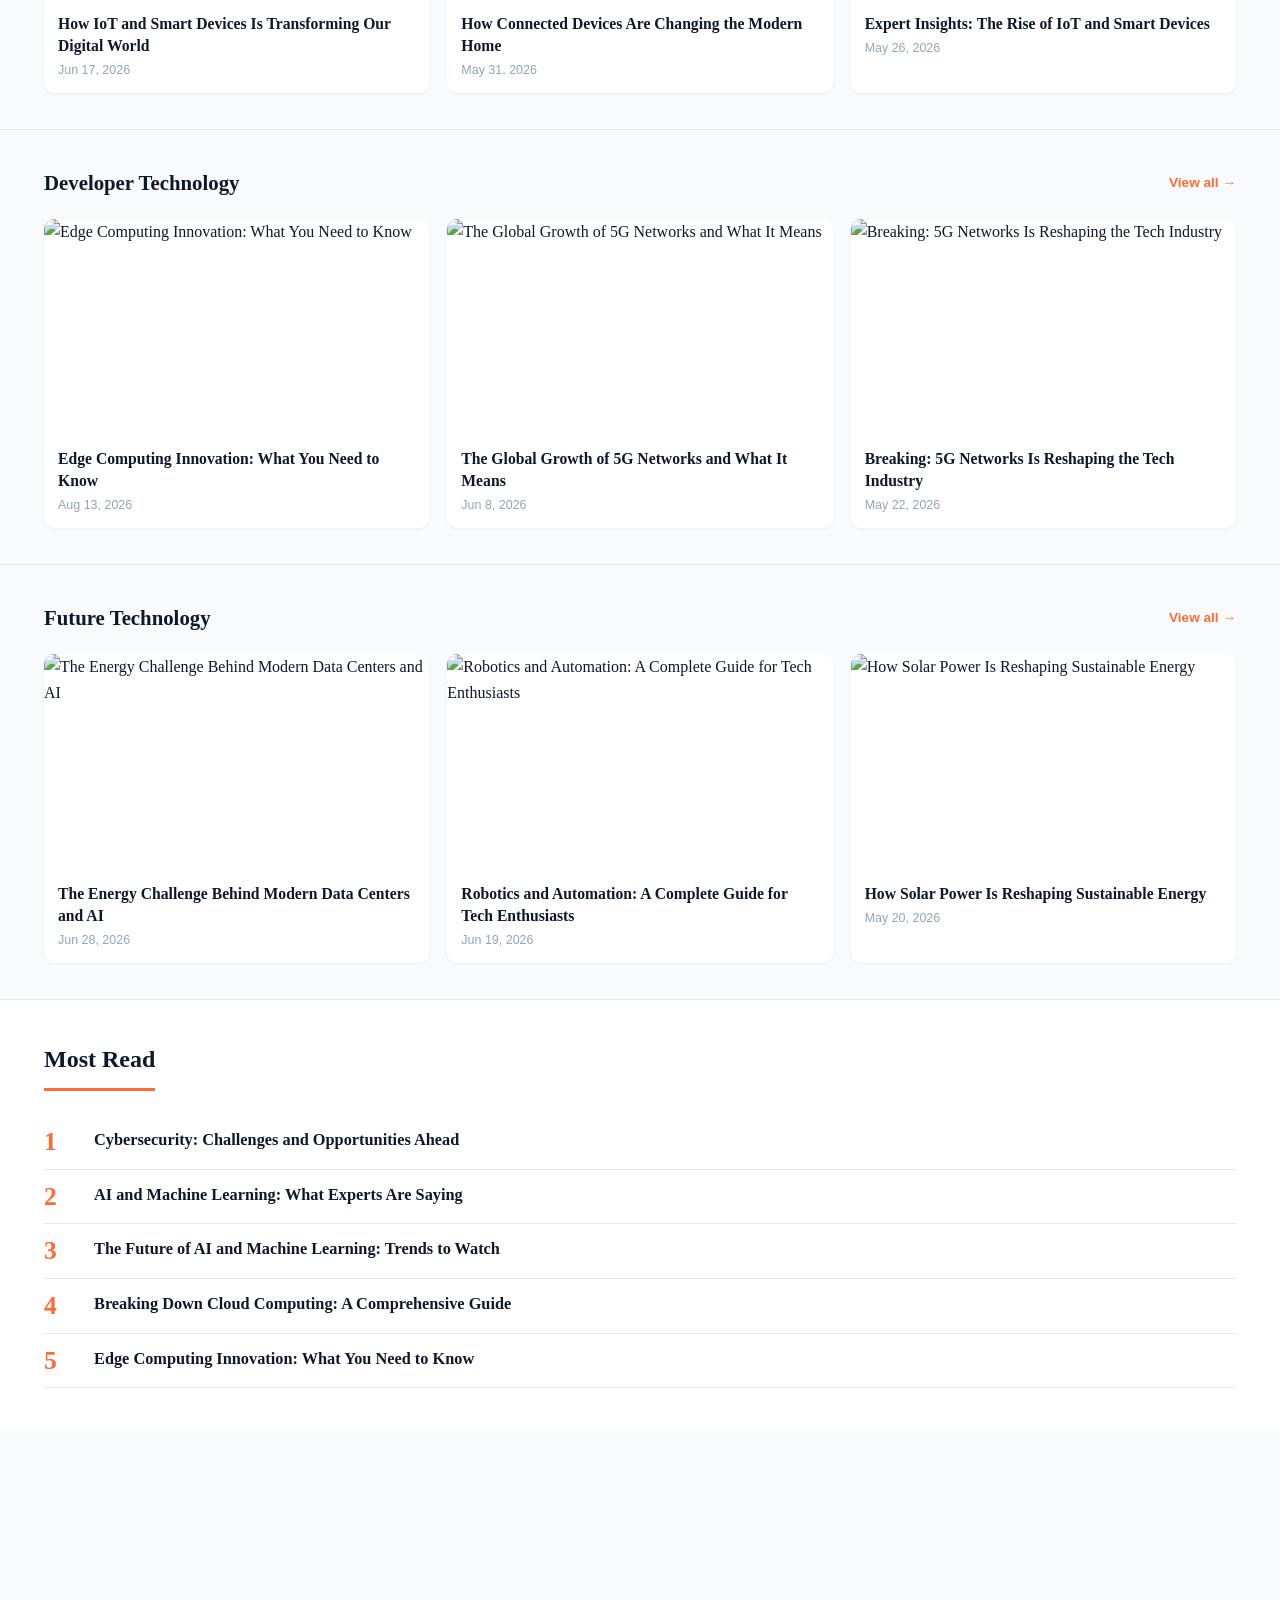
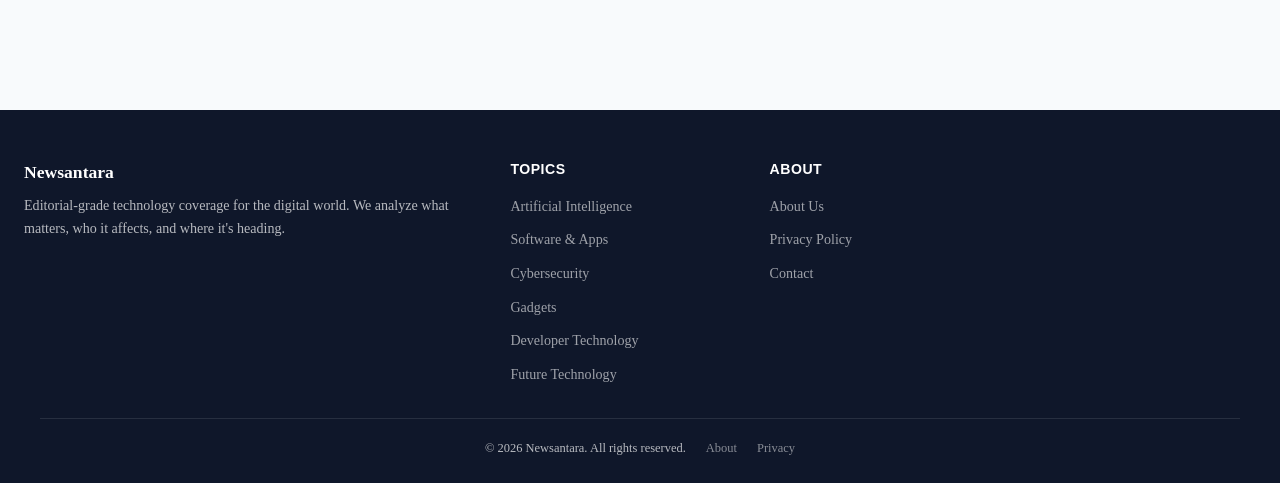
==== commit dd60cc2e: "Fix homepage LCP image preload" ====
--- a/index.html
+++ b/index.html
@@ -1,7 +1,7 @@
 <!DOCTYPE html>
 <html lang="en">
 <head>
-    <link rel="preload" as="image" href="https://images.unsplash.com/photo-1522071820081-009f0129c71c?w=800&amp;h=450&amp;fit=crop&amp;fm=webp&amp;q=80" fetchpriority="high">
+    <link rel="preload" as="image" href="https://images.unsplash.com/photo-1504384308090-c894fdcc538d?w=800&amp;h=450&amp;fit=crop&amp;fm=webp&amp;q=80" fetchpriority="high">
     <meta charset="UTF-8">
     <meta name="viewport" content="width=device-width, initial-scale=1.0">
     <title>Technology Insights on AI, Software, Cybersecurity & Gadgets | Newsantara</title>
--- a/style.css
+++ b/style.css
@@ -316,7 +316,7 @@
 .newsletter-form button:hover { background: var(--accent-hover); }
 
 /* ========== Ad Slots ========== */
-.ad-slot { margin: 16px auto; text-align: center; min-height: 0; overflow: hidden; transition: all 0.3s ease; }
+.ad-slot { margin: 16px auto; text-align: center; min-height: 250px; overflow: hidden; }
 .ad-slot.has-ad { min-height: 250px; }
 .ad-slot.ad-hidden { display: none !important; }
 
